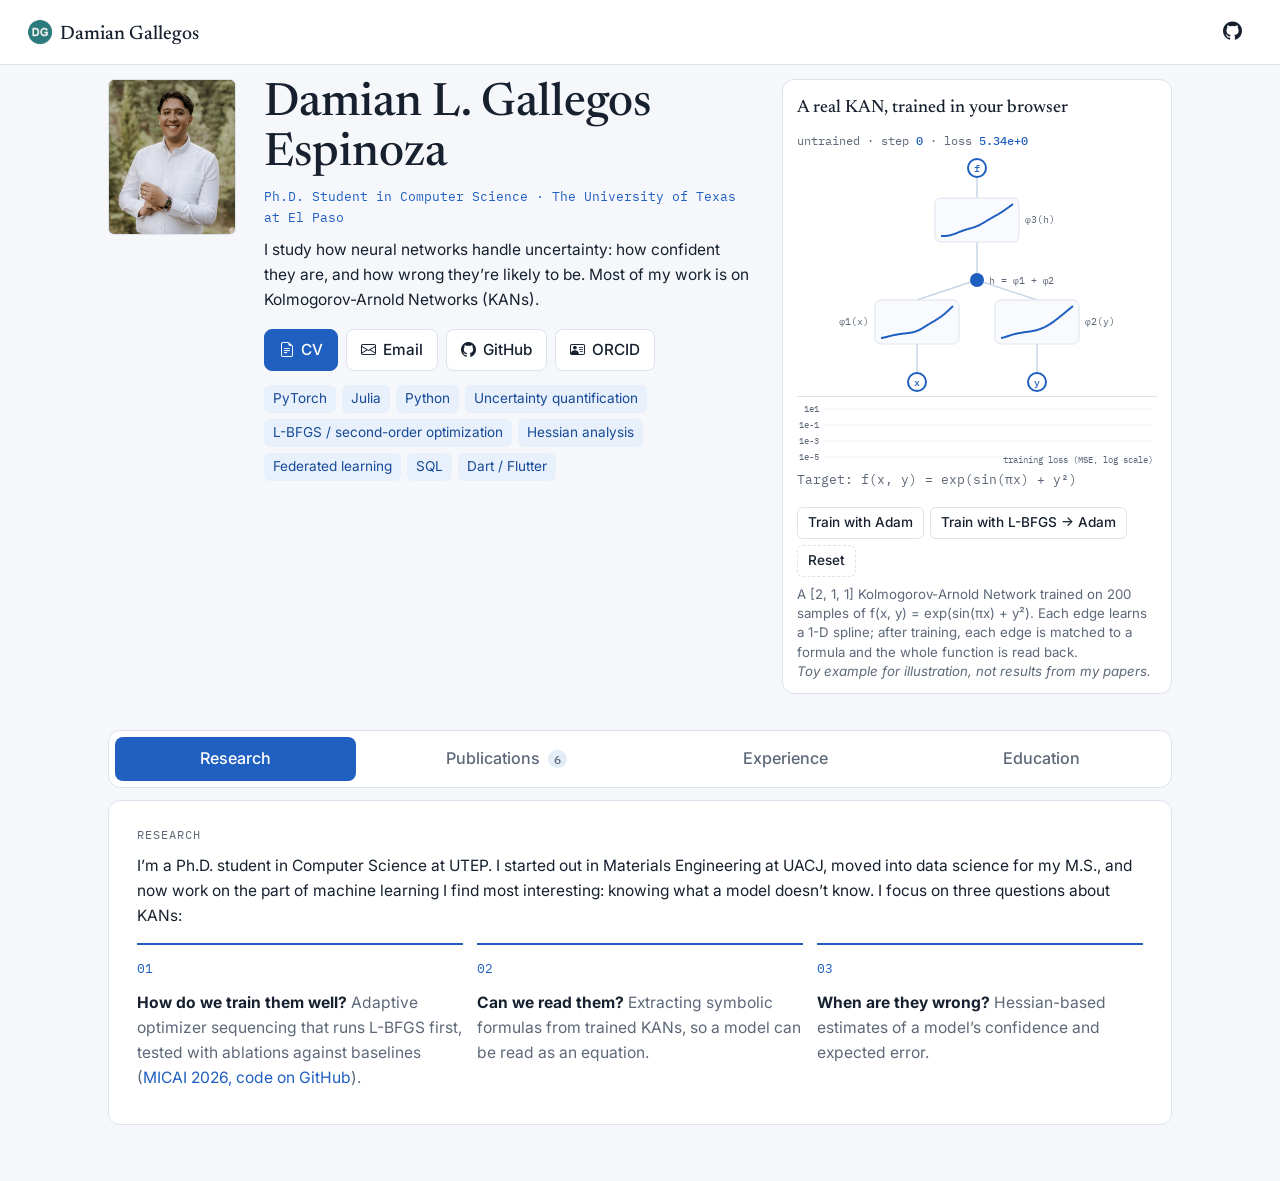
==== index.html @ 212fdf1a "Built site for gh-pages" ====
<!DOCTYPE html>
<html xmlns="http://www.w3.org/1999/xhtml" lang="en" xml:lang="en"><head>

<meta charset="utf-8">
<meta name="generator" content="quarto-1.11.9">

<meta name="viewport" content="width=device-width, initial-scale=1.0, user-scalable=yes">


<title>Damian Gallegos</title>
<style>
/* Default styles provided by pandoc.
** See https://pandoc.org/MANUAL.html#variables-for-html for config info.
*/
span.smallcaps{font-variant: small-caps;}
div.columns{display: flex; gap: 1.5em;}
div.column{flex: auto;}
@media screen {
div.columns{gap: min(4vw, 1.5em);}
div.column{overflow-x: auto;}
}
div.hanging-indent{margin-left: 1.5em; text-indent: -1.5em;}
ul.task-list{list-style: none;}
ul.task-list li input[type="checkbox"] {
  width: 0.8em;
  margin: 0 0.8em 0.2em -1em; /* quarto-specific, see https://github.com/quarto-dev/quarto-cli/issues/4556 */ 
  vertical-align: middle;
}
</style>


<script src="site_libs/quarto-nav/quarto-nav.js"></script>
<script src="site_libs/quarto-nav/headroom.min.js"></script>
<script src="site_libs/clipboard/clipboard.min.js"></script>
<script src="site_libs/quarto-search/autocomplete.umd.js"></script>
<script src="site_libs/quarto-search/fuse.min.js"></script>
<script src="site_libs/quarto-search/quarto-search.js"></script>
<meta name="quarto:offset" content="./">
<link href="./images/favicon.png" rel="icon" type="image/png">
<script src="site_libs/quarto-html/quarto.js" type="module"></script>
<script src="site_libs/quarto-html/tabsets/tabsets.js" type="module"></script>
<script src="site_libs/quarto-html/scrollable-regions/scrollable-regions.js" type="module"></script>
<script src="site_libs/quarto-html/popper.min.js"></script>
<script src="site_libs/quarto-html/tippy.umd.min.js"></script>
<script src="site_libs/quarto-html/anchor.min.js"></script>
<link href="site_libs/quarto-html/tippy.css" rel="stylesheet">
<link href="site_libs/quarto-html/quarto-syntax-highlighting-63b5708e65d6cd79cd7618c58d0c21e7.css" rel="stylesheet" class="quarto-color-scheme" id="quarto-text-highlighting-styles">
<link href="site_libs/quarto-html/quarto-syntax-highlighting-dark-447e42e69aaa9833c0ba1b986f430b20.css" rel="stylesheet" class="quarto-color-scheme quarto-color-alternate" id="quarto-text-highlighting-styles">
<link href="site_libs/quarto-html/quarto-syntax-highlighting-63b5708e65d6cd79cd7618c58d0c21e7.css" rel="stylesheet" class="quarto-color-scheme-extra" id="quarto-text-highlighting-styles">
<script src="site_libs/bootstrap/bootstrap.min.js"></script>
<link href="site_libs/bootstrap/bootstrap-icons.css" rel="stylesheet">
<link href="site_libs/bootstrap/bootstrap-67070a49b00229ee946c07a6e7879891.min.css" rel="stylesheet" append-hash="true" class="quarto-color-scheme" id="quarto-bootstrap" data-mode="light">
<link href="site_libs/bootstrap/bootstrap-dark-67070a49b00229ee946c07a6e7879891.min.css" rel="stylesheet" append-hash="true" class="quarto-color-scheme quarto-color-alternate" id="quarto-bootstrap" data-mode="light">
<link href="site_libs/bootstrap/bootstrap-67070a49b00229ee946c07a6e7879891.min.css" rel="stylesheet" append-hash="true" class="quarto-color-scheme-extra" id="quarto-bootstrap" data-mode="light">
<script id="quarto-search-options" type="application/json">{
  "location": "navbar",
  "copy-button": false,
  "collapse-after": 3,
  "panel-placement": "end",
  "type": "overlay",
  "limit": 50,
  "keyboard-shortcut": [
    "f",
    "/",
    "s"
  ],
  "show-item-context": false,
  "language": {
    "search-no-results-text": "No results",
    "search-matching-documents-text": "matching documents",
    "search-copy-link-title": "Copy link to search",
    "search-hide-matches-text": "Hide additional matches",
    "search-more-match-text": "more match in this document",
    "search-more-matches-text": "more matches in this document",
    "search-clear-button-title": "Clear",
    "search-text-placeholder": "",
    "search-detached-cancel-button-title": "Cancel",
    "search-submit-button-title": "Submit",
    "search-label": "Search"
  }
}</script>
<link rel="preconnect" href="https://fonts.googleapis.com">
<link rel="preconnect" href="https://fonts.gstatic.com" crossorigin="">
<link href="https://fonts.googleapis.com/css2?family=Inter:wght@400;500;600&amp;family=Newsreader:opsz,wght@6..72,400;6..72,500&amp;family=IBM+Plex+Mono:wght@400;500&amp;display=swap" rel="stylesheet">
<meta name="description" content="Damian L. Gallegos Espinoza: Ph.D. student in Computer Science at UTEP studying uncertainty and error estimation in neural networks, with a focus on Kolmogorov-Arnold Networks.">


<link rel="stylesheet" href="styles.css">
</head>

<body class="nav-fixed fullcontent quarto-light"><a id="quarto-skip-link" class="visually-hidden-focusable" href="#quarto-content">Skip to main content</a>

<div id="quarto-search-results"></div>
  <header id="quarto-header" class="headroom fixed-top">
    <nav class="navbar navbar-expand-lg " data-bs-theme="dark" aria-label="Site">
      <div class="navbar-container container-fluid">
      <div class="navbar-brand-container mx-auto">
    <a href="./index.html" class="navbar-brand navbar-brand-logo">
    <img src="./images/favicon.png" alt="" class="navbar-logo light-content">
    <img src="./images/favicon.png" alt="" class="navbar-logo dark-content">
    </a>
    <a class="navbar-brand" href="./index.html">
    <span class="navbar-title">Damian Gallegos</span>
    </a>
  </div>
          <button class="navbar-toggler" type="button" data-bs-toggle="collapse" data-bs-target="#navbarCollapse" aria-controls="navbarCollapse" aria-expanded="false" aria-label="Toggle navigation" onclick="if (window.quartoToggleHeadroom) { window.quartoToggleHeadroom(); }">
  <span class="navbar-toggler-icon"></span>
</button>
          <div class="collapse navbar-collapse" id="navbarCollapse">
            <ul class="navbar-nav navbar-nav-scroll ms-auto">
  <li class="nav-item compact">
    <a class="nav-link" href="https://github.com/dlgallegose"> <i class="bi bi-github" role="img" aria-label="GitHub">
</i> 
<span class="menu-text"></span></a>
  </li>  
</ul>
          </div> <!-- /navcollapse -->
            <div class="quarto-navbar-tools">
</div>
            <div id="quarto-search" class="" title="Search"></div>
      </div> <!-- /container-fluid -->
    </nav>
</header>
<!-- content -->
<div id="quarto-content" class="quarto-container page-layout-custom page-navbar" tabindex="-1">
<!-- sidebar -->
<!-- margin-sidebar -->
<!-- main -->




<div class="site">
<div class="masthead">
<p><img src="images/headshot.jpg" class="portrait img-fluid" alt="Headshot of Damian Gallegos"></p>
<div class="who">
<p><span class="name">Damian L. Gallegos Espinoza</span></p>
<p><span class="role">Ph.D.&nbsp;Student in Computer Science · The University of Texas at El Paso</span></p>
<p>I study how neural networks handle uncertainty: how confident they are, and how wrong they’re likely to be. Most of my work is on Kolmogorov-Arnold Networks (KANs).</p>
<div class="actions">
  <a class="btn-x primary" href="files/cv.pdf"><i class="bi bi-file-earmark-text"></i> CV</a>
  <button class="btn-x copy-email" data-email="dlgallegose@miners.utep.edu" title="Copy email address"><i class="bi bi-envelope"></i> <span class="copy-label">Email</span></button>
  <a class="btn-x" href="https://github.com/dlgallegose"><i class="bi bi-github"></i> GitHub</a>
  <a class="btn-x" href="https://orcid.org/0009-0002-8351-9977"><i class="bi bi-person-vcard"></i> ORCID</a>
</div>
<div class="skills" aria-label="Skills">
  <span class="tag">PyTorch</span><span class="tag">Julia</span><span class="tag">Python</span><span class="tag">Uncertainty quantification</span><span class="tag">L-BFGS / second-order optimization</span><span class="tag">Hessian analysis</span><span class="tag">Federated learning</span><span class="tag">SQL</span><span class="tag">Dart / Flutter</span>
</div>
</div>
<figure class="kan figure" aria-label="Interactive demo: a small Kolmogorov-Arnold Network trained in the browser">
  <div class="kan-head">
    <span class="kan-title">A real KAN, trained in your browser</span>
    <span class="kan-stats" aria-live="polite"><span id="kan-opt">untrained</span> · step <b id="kan-step">0</b> · loss <b id="kan-loss">–</b></span>
  </div>
  <svg id="kan-net" viewbox="0 0 360 236" role="img" aria-label="KAN diagram: inputs x and y feed one hidden node, which feeds the output. Each edge shows the curve it has learned."></svg>
  <svg id="kan-loss-svg" viewbox="0 0 360 64" role="img" aria-label="Training loss on a log scale"></svg>
  <p class="kan-formula" id="kan-formula" aria-live="polite">Target: f(x, y) = exp(sin(πx) + y²)</p>
  <div class="kan-btns">
    <button class="btn-x sm" data-opt="adam">Train with Adam</button>
    <button class="btn-x sm" data-opt="lbfgs">Train with L-BFGS → Adam</button>
    <button class="btn-x sm ghost" data-opt="reset">Reset</button>
  </div>
  <figcaption>A [2, 1, 1] Kolmogorov-Arnold Network trained on 200 samples of f(x, y) = exp(sin(πx) + y²). Each edge learns a 1-D spline; after training, each edge is matched to a formula and the whole function is read back.<br><span class="kan-note">Toy example for illustration, not results from my papers.</span></figcaption>
</figure>
</div>
<div class="tabs-x" role="tablist" aria-label="Sections">
  <button role="tab" class="tab-x" id="t-research" aria-controls="research" aria-selected="true">Research</button>
  <button role="tab" class="tab-x" id="t-publications" aria-controls="publications" aria-selected="false">Publications <span class="count">6</span></button>
  <button role="tab" class="tab-x" id="t-experience" aria-controls="experience" aria-selected="false">Experience</button>
  <button role="tab" class="tab-x" id="t-education" aria-controls="education" aria-selected="false">Education</button>
</div>
<div id="research" class="panel" role="tabpanel" aria-labelledby="t-research">
<p><span class="panel-title">Research</span></p>
<p>I’m a Ph.D.&nbsp;student in Computer Science at UTEP. I started out in Materials Engineering at UACJ, moved into data science for my M.S., and now work on the part of machine learning I find most interesting: knowing what a model doesn’t know. I focus on three questions about KANs:</p>
<div class="topics">
<div class="topic">
<p><span class="num">01</span></p>
<p><strong>How do we train them well?</strong> Adaptive optimizer sequencing that runs L-BFGS first, tested with ablations against baselines (<a href="https://github.com/dlgallegose/Adaptive-Optimizer-Sequencing-for-Kolmogorov-Arnold-Networks">MICAI 2026, code on GitHub</a>).</p>
</div>
<div class="topic">
<p><span class="num">02</span></p>
<p><strong>Can we read them?</strong> Extracting symbolic formulas from trained KANs, so a model can be read as an equation.</p>
</div>
<div class="topic">
<p><span class="num">03</span></p>
<p><strong>When are they wrong?</strong> Hessian-based estimates of a model’s confidence and expected error.</p>
</div>
</div>
</div>
<div id="publications" class="panel" role="tabpanel" aria-labelledby="t-publications">
<p><span class="panel-title">Publications</span></p>
<p class="hint">Click a paper to see authors and links.</p>
<div class="pubs">
  <details class="pub">
    <summary><span class="pub-year">2026</span><span class="pub-main"><span class="pub-title">Adaptive Optimizer Sequencing for Kolmogorov-Arnold Networks</span><span class="pub-venue">MICAI 2026 · Springer LNAI 17149</span></span><i class="bi bi-chevron-down chev"></i></summary>
    <div class="pub-more">
      <p><strong>D. L. Gallegos Espinoza</strong>, Y. I. Guel, M. N. Sojib, M. Ceberio</p>
      <p><a class="btn-x sm" href="https://doi.org/10.1007/978-3-032-44176-8_14">DOI</a> <a class="btn-x sm" href="https://github.com/dlgallegose/Adaptive-Optimizer-Sequencing-for-Kolmogorov-Arnold-Networks"><i class="bi bi-github"></i> Code</a></p>
    </div>
  </details>
  <details class="pub">
    <summary><span class="pub-year">2026</span><span class="pub-main"><span class="pub-title">FedAWL: Client Selection via Age-Weighted Loss for Non-IID Federated Learning</span><span class="pub-venue">MICAI 2026 · Springer LNAI 17149</span></span><i class="bi bi-chevron-down chev"></i></summary>
    <div class="pub-more">
      <p>M. N. Sojib, <strong>D. L. Gallegos Espinoza</strong>, M. Ceberio</p>
      <p><a class="btn-x sm" href="https://doi.org/10.1007/978-3-032-44176-8_16">DOI</a></p>
    </div>
  </details>
  <details class="pub">
    <summary><span class="pub-year">2026</span><span class="pub-main"><span class="pub-title">Why Skew-Normal Distributions and How They Are Related to ReLU Activation Function in Deep Learning</span><span class="pub-venue">Data Science in Finance and Accounting · Springer, Studies in Big Data 181</span></span><i class="bi bi-chevron-down chev"></i></summary>
    <div class="pub-more">
      <p><strong>D. L. Gallegos Espinoza</strong>, O. Kosheleva, V. Kreinovich</p>
      <p><a class="btn-x sm" href="https://doi.org/10.1007/978-3-032-06179-9_3">DOI</a></p>
    </div>
  </details>
  <details class="pub">
    <summary><span class="pub-year">2025</span><span class="pub-main"><span class="pub-title">Urban Crop Coefficient Estimation for Outdoor Water Management Using Machine Learning</span><span class="pub-venue">MICAI 2025 · Springer LNCS, pp. 86–99</span></span><i class="bi bi-chevron-down chev"></i></summary>
    <div class="pub-more">
      <p><strong>D. L. Gallegos Espinoza</strong>, N. Villanueva-Rosales, L. A. Garnica Chavira, H. A. Gutierrez</p>
      <p><a class="btn-x sm" href="https://doi.org/10.1007/978-3-032-09044-7_7">DOI</a></p>
    </div>
  </details>
  <details class="pub">
    <summary><span class="pub-year">2025</span><span class="pub-main"><span class="pub-title">Towards Estimating Water Consumption in Semi-arid Urban Landscaping: A Machine Learning Approach</span><span class="pub-venue">MICAI 2024 · Springer LNCS 15246</span></span><i class="bi bi-chevron-down chev"></i></summary>
    <div class="pub-more">
      <p><strong>D. L. Gallegos Espinoza</strong> et al.</p>
      <p><a class="btn-x sm" href="https://doi.org/10.1007/978-3-031-75540-8_1">DOI</a></p>
    </div>
  </details>
  <details class="pub">
    <summary><span class="pub-year">2023</span><span class="pub-main"><span class="pub-title">Anomaly Detection in Crowdsourcing: Why Midpoints in Interval-Valued Approach</span><span class="pub-venue">Uncertainty, Constraints, and Decision Making · Springer, pp. 295–299</span></span><i class="bi bi-chevron-down chev"></i></summary>
    <div class="pub-more">
      <p>A. De La Peña, <strong>D. L. Gallegos Espinoza</strong>, V. Kreinovich</p>
      <p><a class="btn-x sm" href="https://doi.org/10.1007/978-3-031-36394-8_48">DOI</a></p>
    </div>
  </details>
</div>
</div>
<div id="experience" class="panel" role="tabpanel" aria-labelledby="t-experience">
<p><span class="panel-title">Experience</span></p>
<div class="jobs">
  <article class="job">
    <div class="logo">UTEP</div>
    <div class="job-body">
      <h3>Doctoral Researcher</h3>
      <p class="org">The University of Texas at El Paso · Full-time</p>
      <p class="meta">Jan 2025 – Present · El Paso, TX</p>
      <ul>
        <li>Proposed adaptive optimizer sequencing for KANs (L-BFGS first), validated by ablations against baselines (MICAI 2026).</li>
        <li>Released open-source code with a reproducible experiment-tracking workflow.</li>
        <li>Turning trained KANs into readable mathematical formulas.</li>
        <li>Developing methods to estimate model confidence and error, including Hessian-based analysis.</li>
      </ul>
      <p class="job-tags"><span class="tag">PyTorch</span><span class="tag">L-BFGS</span><span class="tag">Hessian analysis</span><span class="tag">Symbolic regression</span></p>
    </div>
  </article>

  <article class="job">
    <div class="logo">UTEP</div>
    <div class="job-body">
      <h3>Graduate Teaching Assistant</h3>
      <p class="org">The University of Texas at El Paso · Part-time</p>
      <p class="meta">Jan 2023 – Present · El Paso, TX</p>
      <ul>
        <li><b>CS 4381/5381 Cross-Platform App Development</b> (Dart, Flutter) · Summer &amp; Fall 2026</li>
        <li><b>CS 4342/5342 Database Management</b> (SQL, relational design) · Fall 2024 – Spring 2026</li>
        <li><b>CS 2401 Data Structures and Algorithms</b> (Java) · Spring &amp; Fall 2023, leading two lab sections</li>
      </ul>
      <p class="job-tags"><span class="tag">Dart / Flutter</span><span class="tag">SQL</span><span class="tag">Java</span><span class="tag">Teaching</span></p>
    </div>
  </article>

  <article class="job">
    <div class="logo">NADB</div>
    <div class="job-body">
      <h3>Data Science Intern</h3>
      <p class="org">North American Development Bank · Internship</p>
      <p class="meta">May 2024 – Aug 2024 · El Paso, TX</p>
      <ul>
        <li>Built a Python system fusing climate, financial, and geospatial data to flag project risk early.</li>
        <li>Automated managers' project-status reporting with Power BI dashboards, cutting the time it took by 80%.</li>
      </ul>
      <p class="job-tags"><span class="tag">Python</span><span class="tag">Power BI</span><span class="tag">Geospatial data</span></p>
    </div>
  </article>

  <article class="job">
    <div class="logo">UTEP</div>
    <div class="job-body">
      <h3>Graduate Research Assistant</h3>
      <p class="org">The University of Texas at El Paso</p>
      <p class="meta">Jan 2024 – Aug 2024 · El Paso, TX</p>
      <ul>
        <li>Built deep learning models to predict urban water use in semi-arid regions; this work led to two MICAI papers and my M.S. thesis.</li>
      </ul>
      <p class="job-tags"><span class="tag">Deep learning</span><span class="tag">Time series</span><span class="tag">TensorFlow</span></p>
    </div>
  </article>

  <article class="job">
    <div class="logo">FXN</div>
    <div class="job-body">
      <h3>Test Engineer</h3>
      <p class="org">Foxconn · Full-time</p>
      <p class="meta">Dec 2021 – Aug 2022 · Ciudad Juárez</p>
      <ul>
        <li>Automated server testing and failure analysis using Python and Bash.</li>
        <li>Troubleshot hardware and software failures across multi-step server test pipelines.</li>
      </ul>
      <p class="job-tags"><span class="tag">Python</span><span class="tag">Bash</span><span class="tag">Linux</span></p>
    </div>
  </article>

  <details class="earlier">
    <summary><i class="bi bi-chevron-down chev"></i> Earlier: materials science research &amp; industry (2018 – 2021)</summary>

    <article class="job">
      <div class="logo">TG</div>
      <div class="job-body">
        <h3>Production Supervisor</h3>
        <p class="org">The TECMA Group</p>
        <p class="meta">May 2021 – Dec 2021 · Ciudad Juárez</p>
        <ul>
          <li>Increased production output by 25% through data-driven decisions, design of experiments (DOE) and agile methods.</li>
          <li>Introduced visual aids to standardize work on the floor.</li>
        </ul>
      </div>
    </article>

    <article class="job">
      <div class="logo">UACJ</div>
      <div class="job-body">
        <h3>Research Assistant Intern</h3>
        <p class="org">Universidad Autónoma de Ciudad Juárez</p>
        <p class="meta">Aug 2020 – May 2021 · Ciudad Juárez</p>
        <ul>
          <li>Semiconductor powder and metallic synthesis; XRD and I–V characterization.</li>
          <li>Nanofilm fabrication by sputtering, PVD, CVD and ALD.</li>
        </ul>
      </div>
    </article>

    <article class="job">
      <div class="logo">UACJ</div>
      <div class="job-body">
        <h3>Undergraduate Research Assistant</h3>
        <p class="org">Universidad Autónoma de Ciudad Juárez</p>
        <p class="meta">Jan 2018 – Jan 2020 · Ciudad Juárez</p>
        <ul>
          <li>In-situ viscosity measurement in sintering-forging furnaces and dilatometry; ceramic powder synthesis; SEM/EDS/XRD analysis.</li>
          <li>Battery-recycling project (Jan – Aug 2018): recovering ZnO from spent batteries for dye-sensitized solar cells.</li>
        </ul>
      </div>
    </article>
  </details>
</div>
</div>
<div id="education" class="panel" role="tabpanel" aria-labelledby="t-education">
<p><span class="panel-title">Education</span></p>
<div class="jobs">
  <article class="job">
    <div class="logo">UTEP</div>
    <div class="job-body">
      <h3>The University of Texas at El Paso</h3>
      <p class="org">Ph.D., Computer Science · GPA 4.00</p>
      <p class="meta">Jan 2025 – Present</p>
      <ul>
        <li>Research: uncertainty and error estimation in neural networks, focused on Kolmogorov-Arnold Networks.</li>
      </ul>
      <p class="job-tags"><span class="tag">KANs</span><span class="tag">Uncertainty quantification</span><span class="tag">Optimization</span></p>
    </div>
  </article>

  <article class="job">
    <div class="logo">UTEP</div>
    <div class="job-body">
      <h3>The University of Texas at El Paso</h3>
      <p class="org">M.S., Data and Information Science · GPA 3.72</p>
      <p class="meta">Aug 2022 – Dec 2024</p>
      <ul>
        <li>Thesis: machine learning for water-use prediction (advisor: Natalia Villanueva-Rosales).</li>
      </ul>
      <p class="job-tags"><span class="tag">Machine learning</span><span class="tag">Deep learning</span><span class="tag">Databases</span></p>
    </div>
  </article>

  <article class="job">
    <div class="logo">UACJ</div>
    <div class="job-body">
      <h3>Universidad Autónoma de Ciudad Juárez</h3>
      <p class="org">B.S., Materials Engineering · GPA 3.88</p>
      <p class="meta">Aug 2017 – May 2021</p>
      <ul>
        <li>Undergraduate research in ceramics, semiconductors and thin films.</li>
      </ul>
      <p class="job-tags"><span class="tag">Materials characterization</span><span class="tag">Design of experiments</span></p>
    </div>
  </article>
</div>
</div>
</div>




<script>
(function () {
  var reduce = window.matchMedia('(prefers-reduced-motion: reduce)').matches;

  /* ---------- Tabs with sliding indicator ---------- */
  var bar = document.querySelector('.tabs-x');
  var tabs = Array.prototype.slice.call(document.querySelectorAll('.tab-x'));
  var panels = tabs.map(function (t) { return document.getElementById(t.getAttribute('aria-controls')); });
  var ind = null;
  var current = 0;
  function moveInd() {
    if (!ind || !tabs[current]) return;
    var t = tabs[current];
    ind.style.width = t.offsetWidth + 'px';
    ind.style.transform = 'translate(' + t.offsetLeft + 'px,' + (t.offsetTop - 6) + 'px)';
    ind.style.height = t.offsetHeight + 'px';
    ind.style.bottom = 'auto';
  }
  function show(i, focus) {
    current = i;
    tabs.forEach(function (t, j) {
      var on = i === j;
      t.setAttribute('aria-selected', on ? 'true' : 'false');
      t.tabIndex = on ? 0 : -1;
      if (panels[j]) panels[j].hidden = !on;
    });
    moveInd();
    if (focus) tabs[i].focus();
  }
  if (bar && tabs.length && panels.every(Boolean)) {
    document.documentElement.classList.add('tabs-on');
    ind = document.createElement('span');
    ind.className = 'tab-ind';
    ind.setAttribute('aria-hidden', 'true');
    bar.insertBefore(ind, bar.firstChild);
    tabs.forEach(function (t, i) {
      t.addEventListener('click', function () {
        show(i);
        history.replaceState(null, '', '#' + t.getAttribute('aria-controls'));
      });
      t.addEventListener('keydown', function (e) {
        if (e.key === 'ArrowRight') show((i + 1) % tabs.length, true);
        if (e.key === 'ArrowLeft') show((i - 1 + tabs.length) % tabs.length, true);
      });
    });
    var start = 0, h = location.hash.slice(1);
    tabs.forEach(function (t, i) { if (t.getAttribute('aria-controls') === h) start = i; });
    var prev = ind.style.transition;
    ind.style.transition = 'none';
    show(start);
    ind.offsetWidth;
    ind.style.transition = prev;
    window.addEventListener('resize', moveInd);
    if (document.fonts && document.fonts.ready) document.fonts.ready.then(moveInd);
  }

  /* ---------- Copy email ---------- */
  var btn = document.querySelector('.copy-email');
  if (btn) {
    btn.addEventListener('click', function () {
      var email = btn.getAttribute('data-email');
      var label = btn.querySelector('.copy-label');
      var done = function () {
        btn.classList.add('copied');
        label.textContent = 'Email copied';
        setTimeout(function () { btn.classList.remove('copied'); label.textContent = 'Email'; }, 1800);
      };
      if (navigator.clipboard) {
        navigator.clipboard.writeText(email).then(done, function () { window.location.href = 'mailto:' + email; });
      } else {
        window.location.href = 'mailto:' + email;
      }
    });
  }

})();
</script>
<script>
/* A [2,1,1] Kolmogorov-Arnold Network trained in the browser.
   Each edge: phi(z) = w_b * silu(z) + sum_i c_i B_i(z), cubic B-splines on a uniform grid
   (the same edge parameterization used by pykan). Trained by full-batch MSE with Adam or
   L-BFGS (two-loop recursion + backtracking line search). The hidden edge's grid is updated
   from the data during training, then each edge is matched to a symbolic form. */
(function () {
  var net = document.getElementById('kan-net');
  if (!net) return;
  var reduce = window.matchMedia('(prefers-reduced-motion: reduce)').matches;
  var NS = 'http://www.w3.org/2000/svg';

  /* ---------- data ---------- */
  function rng(seed) {
    return function () {
      seed |= 0; seed = seed + 0x6D2B79F5 | 0;
      var t = Math.imul(seed ^ seed >>> 15, 1 | seed);
      t = t + Math.imul(t ^ t >>> 7, 61 | t) ^ t;
      return ((t ^ t >>> 14) >>> 0) / 4294967296;
    };
  }
  var NPTS = 200, X = [], Y = [], T = [];
  (function () {
    var r = rng(7);
    for (var n = 0; n < NPTS; n++) {
      var x = 2 * r() - 1, y = 2 * r() - 1;
      X.push(x); Y.push(y); T.push(Math.exp(Math.sin(Math.PI * x) + y * y));
    }
  })();

  /* ---------- splines ---------- */
  var G = 6, K = 3, NB = G + K, P = NB + 1, NP = 3 * P;
  function makeGrid(lo, hi) {
    var h = (hi - lo) / G, t = [];
    for (var j = 0; j <= G + 2 * K; j++) t.push(lo + (j - K) * h);
    return { lo: lo, hi: hi, t: t };
  }
  var tmp = new Float64Array(G + 2 * K);
  function basis(z, grid, out) {
    var t = grid.t, n = t.length - 1, i, k;
    for (i = 0; i < n; i++) tmp[i] = (z >= t[i] && z < t[i + 1]) ? 1 : 0;
    for (k = 1; k <= K; k++) {
      for (i = 0; i < n - k; i++) {
        tmp[i] = (z - t[i]) / (t[i + k] - t[i]) * tmp[i] + (t[i + k + 1] - z) / (t[i + k + 1] - t[i + 1]) * tmp[i + 1];
      }
    }
    for (i = 0; i < NB; i++) out[i] = tmp[i];
  }
  function silu(z) { return z / (1 + Math.exp(-z)); }
  function dsilu(z) { var s = 1 / (1 + Math.exp(-z)); return s + z * s * (1 - s); }
  var bufA = new Float64Array(NB);
  function phi(th, grids, e, z) {
    basis(z, grids[e], bufA);
    var o = e * P, s = th[o + NB] * silu(z);
    for (var i = 0; i < NB; i++) s += th[o + i] * bufA[i];
    return s;
  }

  /* ---------- model state ---------- */
  var theta, grids;
  function init() {
    var r = rng(42);
    theta = new Float64Array(NP);
    for (var e = 0; e < 3; e++) {
      for (var i = 0; i < NB; i++) theta[e * P + i] = (r() - 0.5) * 0.2;
      theta[e * P + NB] = 1;
    }
    grids = [makeGrid(-1, 1), makeGrid(-1, 1), makeGrid(-1, 1)];
    updateHiddenGrid();
  }

  var B1 = new Float64Array(NB), B2 = new Float64Array(NB), B3 = new Float64Array(NB);
  function hidden(th, n) {
    return phi(th, grids, 0, X[n]) + phi(th, grids, 1, Y[n]);
  }
  function lossGrad(th, g) {
    var loss = 0, i, n, o3 = 2 * P;
    if (g) for (i = 0; i < NP; i++) g[i] = 0;
    for (n = 0; n < NPTS; n++) {
      var x = X[n], y = Y[n];
      basis(x, grids[0], B1); basis(y, grids[1], B2);
      var h1 = th[NB] * silu(x), h2 = th[P + NB] * silu(y);
      for (i = 0; i < NB; i++) { h1 += th[i] * B1[i]; h2 += th[P + i] * B2[i]; }
      var h = h1 + h2;
      basis(h, grids[2], B3);
      var out = th[o3 + NB] * silu(h);
      for (i = 0; i < NB; i++) out += th[o3 + i] * B3[i];
      var r = out - T[n];
      loss += r * r;
      if (!g) continue;
      var d = 2 * r / NPTS;
      for (i = 0; i < NB; i++) g[o3 + i] += d * B3[i];
      g[o3 + NB] += d * silu(h);
      var eps = 1e-4;
      var dphi = (phi(th, grids, 2, h + eps) - phi(th, grids, 2, h - eps)) / (2 * eps);
      var dh = d * dphi;
      for (i = 0; i < NB; i++) { g[i] += dh * B1[i]; g[P + i] += dh * B2[i]; }
      g[NB] += dh * silu(x);
      g[P + NB] += dh * silu(y);
    }
    return loss / NPTS;
  }

  /* Refit the hidden edge's spline on a grid spanning the current hidden values (as in pykan's update_grid). */
  function updateHiddenGrid() {
    var hs = [], lo = Infinity, hi = -Infinity, n, i, j;
    for (n = 0; n < NPTS; n++) { var h = hidden(theta, n); hs.push(h); if (h < lo) lo = h; if (h > hi) hi = h; }
    var span = Math.max(hi - lo, 1e-3);
    var ng = makeGrid(lo - 0.05 * span, hi + 0.05 * span);
    var o = 2 * P, wb = theta[o + NB];
    var A = [], b = [];
    for (n = 0; n < NPTS; n++) {
      var target = phi(theta, grids, 2, hs[n]) - wb * silu(hs[n]);
      var row = new Float64Array(NB); basis(hs[n], ng, row);
      A.push(row); b.push(target);
    }
    var M = [], v = [];
    for (i = 0; i < NB; i++) {
      M.push(new Float64Array(NB)); v.push(0);
      for (n = 0; n < NPTS; n++) v[i] += A[n][i] * b[n];
      for (j = 0; j < NB; j++) { var s = 0; for (n = 0; n < NPTS; n++) s += A[n][i] * A[n][j]; M[i][j] = s + (i === j ? 1e-6 : 0); }
    }
    var c = solve(M, v);
    for (i = 0; i < NB; i++) theta[o + i] = c[i];
    grids[2] = ng;
  }
  function solve(M, v) {
    var n = v.length, i, j, k, a = M.map(function (r, i) { return Array.prototype.slice.call(r).concat([v[i]]); });
    for (i = 0; i < n; i++) {
      var p = i; for (k = i + 1; k < n; k++) if (Math.abs(a[k][i]) > Math.abs(a[p][i])) p = k;
      var t = a[i]; a[i] = a[p]; a[p] = t;
      for (k = i + 1; k < n; k++) { var f = a[k][i] / a[i][i]; for (j = i; j <= n; j++) a[k][j] -= f * a[i][j]; }
    }
    var x = new Array(n);
    for (i = n - 1; i >= 0; i--) { var s = a[i][n]; for (j = i + 1; j < n; j++) s -= a[i][j] * x[j]; x[i] = s / a[i][i]; }
    return x;
  }

  /* ---------- optimizers ---------- */
  function Adam(lr) {
    var m = new Float64Array(NP), v = new Float64Array(NP), t = 0, g = new Float64Array(NP);
    return function () {
      var L = lossGrad(theta, g); t++;
      for (var i = 0; i < NP; i++) {
        m[i] = 0.9 * m[i] + 0.1 * g[i];
        v[i] = 0.999 * v[i] + 0.001 * g[i] * g[i];
        var mh = m[i] / (1 - Math.pow(0.9, t)), vh = v[i] / (1 - Math.pow(0.999, t));
        theta[i] -= lr * mh / (Math.sqrt(vh) + 1e-8);
      }
      return L;
    };
  }
  function LBFGS(mem) {
    var S = [], Yv = [], g = new Float64Array(NP), L = null;
    function dot(a, b) { var s = 0; for (var i = 0; i < NP; i++) s += a[i] * b[i]; return s; }
    var api = function () {
      if (L === null) L = lossGrad(theta, g);
      var q = Float64Array.from(g), al = [], i, k;
      for (k = S.length - 1; k >= 0; k--) { var rho = 1 / dot(Yv[k], S[k]); al[k] = rho * dot(S[k], q); for (i = 0; i < NP; i++) q[i] -= al[k] * Yv[k][i]; }
      var gam = S.length ? dot(S[S.length - 1], Yv[S.length - 1]) / dot(Yv[Yv.length - 1], Yv[Yv.length - 1]) : 1e-2;
      for (i = 0; i < NP; i++) q[i] *= gam;
      for (k = 0; k < S.length; k++) { var rho2 = 1 / dot(Yv[k], S[k]), be = rho2 * dot(Yv[k], q); for (i = 0; i < NP; i++) q[i] += S[k][i] * (al[k] - be); }
      var dir = q.map(function (z) { return -z; });
      var gd = dot(g, dir);
      if (gd >= 0) { S = []; Yv = []; dir = g.map(function (z) { return -1e-2 * z; }); gd = dot(g, dir); }
      var old = Float64Array.from(theta), gNew = new Float64Array(NP), step = 1, Lnew;
      for (var tries = 0; tries < 30; tries++) {
        for (i = 0; i < NP; i++) theta[i] = old[i] + step * dir[i];
        Lnew = lossGrad(theta, gNew);
        if (isFinite(Lnew) && Lnew <= L + 1e-4 * step * gd) break;
        step *= 0.5;
      }
      if (!(isFinite(Lnew) && Lnew <= L)) { theta.set(old); S = []; Yv = []; return L; }
      var s = new Float64Array(NP), y = new Float64Array(NP);
      for (i = 0; i < NP; i++) { s[i] = theta[i] - old[i]; y[i] = gNew[i] - g[i]; }
      if (dot(s, y) > 1e-12) { S.push(s); Yv.push(y); if (S.length > mem) { S.shift(); Yv.shift(); } }
      g = gNew; L = Lnew;
      return L;
    };
    api.reset = function () { S = []; Yv = []; L = null; };
    return api;
  }

  /* ---------- training schedules ---------- */
  var ADAM_STEPS = 1500, LB_STEPS = 80, LB_ADAM = 300;
  function schedule(kind) {
    var plan = [];
    if (kind === 'adam') {
      var adam = Adam(0.03);
      for (var s = 0; s < ADAM_STEPS; s++) plan.push({ fn: adam, name: 'Adam', grid: s > 0 && s % 100 === 0 && s <= 500 });
    } else {
      var lb = LBFGS(10), adam2 = Adam(0.005);
      for (var a = 0; a < LB_STEPS; a++) plan.push({ fn: lb, name: 'L-BFGS', grid: a > 0 && a % 15 === 0 && a <= 45, lb: lb });
      for (var b = 0; b < LB_ADAM; b++) plan.push({ fn: adam2, name: 'Adam', grid: false });
    }
    return plan;
  }

  /* ---------- symbolic matching ---------- */
  function linfit(u, y) {
    var n = u.length, su = 0, sy = 0, suu = 0, suy = 0, i;
    for (i = 0; i < n; i++) { su += u[i]; sy += y[i]; suu += u[i] * u[i]; suy += u[i] * y[i]; }
    var den = n * suu - su * su;
    if (Math.abs(den) < 1e-12) return null;
    var a = (n * suy - su * sy) / den, d = (sy - a * su) / n;
    return { a: a, d: d, err: sse(u, y, a, d) };
  }
  function sse(u, y, a, d) { var s = 0; for (var i = 0; i < u.length; i++) { var r = a * u[i] + d - y[i]; s += r * r; } return s; }
  function sst(y) { var m = y.reduce(function (p, q) { return p + q; }, 0) / y.length; return y.reduce(function (p, q) { return p + (q - m) * (q - m); }, 0); }
  function fitSym(zs, ys) {
    var tot = sst(ys) || 1e-12, res = [];
    var lf = linfit(zs, ys); res.push({ kind: 'x', a: lf.a, d: lf.d, err: lf.err / tot, cx: 0 });
    // quadratic: y = p z^2 + q z + r
    var best = null;
    (function () {
      var n = zs.length, S = [[0, 0, 0], [0, 0, 0], [0, 0, 0]], v = [0, 0, 0];
      for (var i = 0; i < n; i++) { var f = [zs[i] * zs[i], zs[i], 1]; for (var j = 0; j < 3; j++) { v[j] += f[j] * ys[i]; for (var k = 0; k < 3; k++) S[j][k] += f[j] * f[k]; } }
      var c = solve(S, v), e = 0;
      for (var i2 = 0; i2 < n; i2++) { var r = c[0] * zs[i2] * zs[i2] + c[1] * zs[i2] + c[2] - ys[i2]; e += r * r; }
      res.push({ kind: 'x2', p: c[0], q: c[1], r: c[2], err: e / tot, cx: 1 });
    })();
    function scan(kind, bs, cs, f, cx) {
      var bb = null;
      bs.forEach(function (b) { cs.forEach(function (c) {
        var u = zs.map(function (z) { return f(b * z + c); });
        var l = linfit(u, ys); if (l && (!bb || l.err < bb.err)) bb = { kind: kind, a: l.a, b: b, c: c, d: l.d, err: l.err };
      }); });
      return bb;
    }
    function lin(a, b, s) { var o = []; for (var v = a; v <= b + 1e-9; v += s) o.push(v); return o; }
    var e1 = scan('exp', lin(-3, 3, 0.05).filter(function (b) { return Math.abs(b) > 0.04; }), [0], Math.exp);
    e1 = scan('exp', lin(e1.b - 0.05, e1.b + 0.05, 0.002), [0], Math.exp);
    e1.err /= tot; e1.cx = 2; res.push(e1);
    var s1 = scan('sin', lin(0.3, 6, 0.05), lin(-Math.PI, Math.PI, Math.PI / 32), Math.sin);
    s1 = scan('sin', lin(s1.b - 0.05, s1.b + 0.05, 0.002), lin(s1.c - 0.1, s1.c + 0.1, 0.005), Math.sin);
    s1.err /= tot; s1.cx = 3; res.push(s1);
    var bestErr = Math.min.apply(null, res.map(function (r) { return r.err; }));
    var ok = res.filter(function (r) { return r.err <= 3 * bestErr + 1e-5; });
    ok.sort(function (p, q) { return p.cx - q.cx; });
    var pick = ok[0]; pick.r2 = 1 - pick.err;
    return pick;
  }
  function f2(v) { var s = Math.abs(v) < 0.005 ? '0.00' : v.toFixed(2); return s; }
  function symLabel(m, v) {
    if (m.kind === 'x') return 'linear';
    if (m.kind === 'x2') { var sh = m.q / (2 * m.p); return Math.abs(sh) < 0.05 ? v + '²' : '(' + v + (sh > 0 ? ' + ' : ' − ') + Math.abs(sh).toFixed(2) + ')²'; }
    if (m.kind === 'exp') return 'exp';
    if (m.kind === 'sin') {
      var b = m.b, c = ((m.c + Math.PI) % (2 * Math.PI) + 2 * Math.PI) % (2 * Math.PI) - Math.PI, neg = '';
      if (b < 0) { b = -b; c = -c; neg = '−'; }
      if (Math.abs(c) > Math.PI - 0.06) { c = 0; neg = neg ? '' : '−'; }
      var bs = Math.abs(b - Math.PI) < 0.06 ? 'π' : b.toFixed(2);
      if (Math.abs(c) < 0.06) return neg + 'sin(' + bs + v + ')';
      return Math.abs(c) < 0.06 ? 'sin(' + bs + v + ')' : 'sin(' + bs + v + (c > 0 ? ' + ' : ' − ') + Math.abs(c).toFixed(2) + ')';
    }
  }
  function edgeSamples(e) {
    var lo, hi;
    if (e < 2) { lo = -1; hi = 1; }
    else { lo = Infinity; hi = -Infinity; for (var n = 0; n < NPTS; n++) { var h = hidden(theta, n); lo = Math.min(lo, h); hi = Math.max(hi, h); } }
    var zs = [], ys = [];
    for (var i = 0; i <= 100; i++) { var z = lo + (hi - lo) * i / 100; zs.push(z); ys.push(phi(theta, grids, e, z)); }
    return { zs: zs, ys: ys, lo: lo, hi: hi };
  }
  var symbolic = null;
  function readBack() {
    var m = [0, 1, 2].map(function (e) { var s = edgeSamples(e); return fitSym(s.zs, s.ys); });
    symbolic = m;
    var fx = document.getElementById('kan-formula');
    if (m[0].kind === 'sin' && m[1].kind === 'x2' && m[2].kind === 'exp') {
      // phi0 = a0 sin(b0 x + c0) + d0 ; phi1 = p y^2 + q y + r ; phi2 = a2 exp(b2 h) + d2
      var A = m[2].b * m[0].a, Pp = m[2].b * m[1].p, Q = m[2].b * m[1].q;
      var Kc = m[2].a * Math.exp(m[2].b * (m[0].d + m[1].r)), D = m[2].d;
      if (A < 0) { A = -A; m[0].b = -m[0].b; m[0].c = -m[0].c; }
      if (m[0].b < 0) { m[0].b = -m[0].b; m[0].c = -m[0].c + Math.PI; }
      var sinTerm = symLabel({ kind: 'sin', b: m[0].b, c: ((m[0].c + Math.PI) % (2 * Math.PI) + 2 * Math.PI) % (2 * Math.PI) - Math.PI }, 'x');
      var s = 'Read back: f ≈ ' + f2(Kc) + '·exp(' + f2(A) + '·' + sinTerm + ' + ' + f2(Pp) + '·y²';
      if (Math.abs(Q) >= 0.05) s += (Q > 0 ? ' + ' : ' − ') + Math.abs(Q).toFixed(2) + '·y';
      s += ')';
      if (Math.abs(D) >= 0.05) s += (D > 0 ? ' + ' : ' − ') + Math.abs(D).toFixed(2);
      fx.textContent = s;
      fx.classList.add('found');
    } else {
      fx.textContent = 'Edges matched: ' + symLabel(m[0], 'x') + ', ' + symLabel(m[1], 'y') + ', ' + symLabel(m[2], 'h') + '. Try training again.';
    }
  }

  /* ---------- drawing ---------- */
  function el(name, attrs, parent) {
    var e = document.createElementNS(NS, name);
    for (var k in attrs) e.setAttribute(k, attrs[k]);
    (parent || net).appendChild(e);
    return e;
  }
  var nodes = { x: [120, 226], y: [240, 226], h: [180, 124], f: [180, 12] };
  var boxes = [ { cx: 120, cy: 166, from: 'x', to: 'h', v: 'x', side: 'left' },
                { cx: 240, cy: 166, from: 'y', to: 'h', v: 'y', side: 'right' },
                { cx: 180, cy: 64, from: 'h', to: 'f', v: 'h', side: 'right' } ];
  var BW = 84, BH = 44;
  boxes.forEach(function (b) {
    var a = nodes[b.from], c = nodes[b.to];
    el('line', { x1: a[0], y1: a[1], x2: b.cx, y2: b.cy + BH / 2, class: 'edge' });
    el('line', { x1: b.cx, y1: b.cy - BH / 2, x2: c[0], y2: c[1], class: 'edge' });
  });
  boxes.forEach(function (b, i) {
    el('rect', { x: b.cx - BW / 2, y: b.cy - BH / 2, width: BW, height: BH, rx: 6, class: 'ebox' });
    b.path = el('path', { class: 'ecurve' });
    var lx = b.side === 'left' ? b.cx - BW / 2 - 6 : b.cx + BW / 2 + 6;
    b.name = el('text', { x: lx, y: b.cy + 3, 'text-anchor': b.side === 'left' ? 'end' : 'start', class: 'ename' });
    b.name.textContent = 'φ' + (i + 1) + '(' + b.v + ')';
    b.sym = el('text', { x: b.cx, y: b.cy + BH / 2 + 11, 'text-anchor': 'middle', class: 'esym' });
  });
  Object.keys(nodes).forEach(function (k) {
    var p = nodes[k];
    el('circle', { cx: p[0], cy: p[1], r: k === 'h' ? 6 : 9, class: 'node' + (k === 'h' ? ' hid' : '') });
    if (k !== 'h') { var t = el('text', { x: p[0], y: p[1] + 3.5, 'text-anchor': 'middle', class: 'nlbl' }); t.textContent = k; }
  });
  var sumLbl = el('text', { x: nodes.h[0] + 12, y: nodes.h[1] + 4, class: 'ename' }); sumLbl.textContent = 'h = φ1 + φ2';

  function drawNet() {
    boxes.forEach(function (b, e) {
      var s = edgeSamples(e), mn = Math.min.apply(null, s.ys), mx = Math.max.apply(null, s.ys), sp = Math.max(mx - mn, 1e-6);
      var d = s.ys.map(function (y, i) {
        var px = b.cx - BW / 2 + 6 + (BW - 12) * i / 100, py = b.cy + BH / 2 - 6 - (BH - 12) * (y - mn) / sp;
        return (i ? 'L' : 'M') + px.toFixed(1) + ' ' + py.toFixed(1);
      }).join('');
      b.path.setAttribute('d', d);
      b.sym.textContent = symbolic ? '≈ ' + symLabel(symbolic[e], b.v) + ', R² ' + symbolic[e].r2.toFixed(3) : '';
    });
  }

  var lossSvg = document.getElementById('kan-loss-svg');
  var LW = 360, LH = 64, LP = 26, LMIN = -5, LMAX = 1.5;
  function lel(name, attrs) { return el(name, attrs, lossSvg); }
  [1, -1, -3, -5].forEach(function (p) {
    var y = 4 + (LMAX - p) / (LMAX - LMIN) * (LH - 12);
    lel('line', { x1: LP, x2: LW - 4, y1: y, y2: y, class: 'lgrid' });
    var t = lel('text', { x: LP - 4, y: y + 3, 'text-anchor': 'end', class: 'llbl' }); t.textContent = '1e' + p;
  });
  var lossPath = lel('path', { class: 'lcurve' });
  var lossTag = lel('text', { x: LW - 4, y: LH - 2, 'text-anchor': 'end', class: 'llbl' }); lossTag.textContent = 'training loss (MSE, log scale)';
  var losses = [], totalSteps = ADAM_STEPS;
  function drawLoss() {
    if (!losses.length) { lossPath.setAttribute('d', ''); return; }
    var d = losses.map(function (L, i) {
      var x = LP + (LW - 4 - LP) * i / Math.max(totalSteps - 1, 1);
      var lg = Math.max(LMIN, Math.min(LMAX, Math.log10(L)));
      var y = 4 + (LMAX - lg) / (LMAX - LMIN) * (LH - 12);
      return (i ? 'L' : 'M') + x.toFixed(1) + ' ' + y.toFixed(1);
    }).join('');
    lossPath.setAttribute('d', d);
  }

  var stepEl = document.getElementById('kan-step'), lossEl = document.getElementById('kan-loss'), optEl = document.getElementById('kan-opt');
  function stats(name) {
    stepEl.textContent = losses.length;
    lossEl.textContent = losses.length ? losses[losses.length - 1].toExponential(2) : lossGrad(theta).toExponential(2);
    optEl.textContent = name;
  }

  /* ---------- run ---------- */
  var anim = null, btns = Array.prototype.slice.call(document.querySelectorAll('.kan-btns .btn-x'));
  function setBusy(b) { btns.forEach(function (x) { if (x.getAttribute('data-opt') !== 'reset') x.disabled = b; }); }
  function resetAll() {
    if (anim) cancelAnimationFrame(anim); anim = null;
    init(); losses = []; symbolic = null;
    var fx = document.getElementById('kan-formula');
    fx.textContent = 'Target: f(x, y) = exp(sin(πx) + y²)'; fx.classList.remove('found');
    btns.forEach(function (x) { x.classList.remove('on'); });
    setBusy(false); drawNet(); drawLoss(); stats('untrained');
  }
  function run(kind, sync) {
    resetAll();
    var plan = schedule(kind); totalSteps = plan.length;
    var i = 0, per = kind === 'adam' ? 12 : 3;
    function stepOnce() {
      var p = plan[i];
      if (p.grid) { updateHiddenGrid(); if (p.lb) p.lb.reset(); }
      losses.push(p.fn()); i++;
      return p.name;
    }
    if (sync || reduce) {
      var nm; while (i < plan.length) nm = stepOnce();
      readBack(); drawNet(); drawLoss(); stats(nm + ' · done');
      return losses[losses.length - 1];
    }
    setBusy(true);
    (function frame() {
      var nm, n = (plan[i] && plan[i].name === 'L-BFGS') ? 1 : per;
      for (var k = 0; k < n && i < plan.length; k++) nm = stepOnce();
      drawNet(); drawLoss(); stats(nm);
      if (i < plan.length) anim = requestAnimationFrame(frame);
      else { anim = null; readBack(); drawNet(); stats(nm + ' · done'); setBusy(false); }
    })();
  }
  btns.forEach(function (b) {
    b.addEventListener('click', function () {
      var k = b.getAttribute('data-opt');
      if (k === 'reset') { resetAll(); return; }
      run(k);
      btns.forEach(function (x) { x.classList.toggle('on', x === b); });
    });
  });

  window.kanDemo = { run: function (k) { var L0 = (init(), lossGrad(theta)); var L = run(k, true); return { initial: L0, final: L, labels: symbolic.map(function (m, e) { return symLabel(m, ['x', 'y', 'h'][e]) + ' R2=' + m.r2.toFixed(4); }), formula: document.getElementById('kan-formula').textContent }; } };
  resetAll();
})();
</script>
<script id="quarto-html-after-body" type="application/javascript">
  window.document.addEventListener("DOMContentLoaded", function (event) {
    const icon = "";
    const anchorJS = new window.AnchorJS();
    anchorJS.options = {
      placement: 'right',
      icon: icon
    };
    anchorJS.add('.anchored');
    const isCodeAnnotation = (el) => {
      for (const clz of el.classList) {
        if (clz.startsWith('code-annotation-')) {                     
          return true;
        }
      }
      return false;
    }
    const onCopySuccess = function(e) {
      // button target
      const button = e.trigger;
      // don't keep focus
      button.blur();
      // flash "checked"
      button.classList.add('code-copy-button-checked');
      var currentTitle = button.getAttribute("title");
      button.setAttribute("title", "Copied!");
      let tooltip;
      if (window.bootstrap) {
        button.setAttribute("data-bs-toggle", "tooltip");
        button.setAttribute("data-bs-placement", "left");
        button.setAttribute("data-bs-title", "Copied!");
        tooltip = new bootstrap.Tooltip(button, 
          { trigger: "manual", 
            customClass: "code-copy-button-tooltip",
            offset: [0, -8]});
        tooltip.show();    
      }
      setTimeout(function() {
        if (tooltip) {
          tooltip.hide();
          button.removeAttribute("data-bs-title");
          button.removeAttribute("data-bs-toggle");
          button.removeAttribute("data-bs-placement");
        }
        button.setAttribute("title", currentTitle);
        button.classList.remove('code-copy-button-checked');
      }, 1000);
      // clear code selection
      e.clearSelection();
    }
    const getTextToCopy = function(trigger) {
      const outerScaffold = trigger.parentElement.cloneNode(true);
      const codeEl = outerScaffold.querySelector('code');
      for (const childEl of codeEl.children) {
        if (isCodeAnnotation(childEl)) {
          childEl.remove();
        }
      }
      return codeEl.innerText;
    }
    const clipboard = new window.ClipboardJS('.code-copy-button:not([data-in-quarto-modal])', {
      text: getTextToCopy
    });
    clipboard.on('success', onCopySuccess);
    if (window.document.getElementById('quarto-embedded-source-code-modal')) {
      const clipboardModal = new window.ClipboardJS('.code-copy-button[data-in-quarto-modal]', {
        text: getTextToCopy,
        container: window.document.getElementById('quarto-embedded-source-code-modal')
      });
      clipboardModal.on('success', onCopySuccess);
    }
      var localhostRegex = new RegExp(/^(?:http|https):\/\/localhost\:?[0-9]*\//);
      var mailtoRegex = new RegExp(/^mailto:/);
        var filterRegex = new RegExp("https:\/\/dlgallegose\.github\.io\/");
      var isInternal = (href) => {
          return filterRegex.test(href) || localhostRegex.test(href) || mailtoRegex.test(href);
      }
      // Inspect non-navigation links and adorn them if external
      window.quartoDecorateExternalLinks = function (root) {
     var links = (root || window.document).querySelectorAll('a[href]:not(.nav-link):not(.navbar-brand):not(.toc-action):not(.sidebar-link):not(.sidebar-item-toggle):not(.pagination-link):not(.no-external):not([aria-hidden]):not(.dropdown-item):not(.quarto-navigation-tool):not(.about-link)');
      for (var i=0; i<links.length; i++) {
        const link = links[i];
        if (!isInternal(link.href)) {
          // undo the damage that might have been done by quarto-nav.js in the case of
          // links that we want to consider external
          if (link.dataset.originalHref !== undefined) {
            link.href = link.dataset.originalHref;
          }
          if (!link.classList.contains('no-external-icon')) {
          }
        }
      }
      };
      window.quartoDecorateExternalLinks(window.document);
    // Esc closes the popup (WCAG 1.4.13) and focus leaving both trigger and
    // popup closes it (WCAG 2.4.11); tippy handles neither for interactive popups.
    const hideOnEscAndFocusOut = {
      name: 'hideOnEscAndFocusOut',
      defaultValue: true,
      fn(instance) {
        const dismiss = () => {
          // A show scheduled by the trigger delay would otherwise reopen it
          instance.clearDelayTimeouts();
          instance.hide();
        };
        const onKeyDown = (event) => {
          if (event.key !== 'Escape') {
            return;
          }
          // Keep Esc from also reaching page handlers (e.g. reveal.js overview),
          // except an open reveal.js slide menu, which Esc should close too.
          // The menu handles keys only when its keyboard option is on.
          const menuHandlesEsc = window.Reveal?.getPlugin?.('menu')?.isOpen() &&
            window.Reveal.getConfig().menu?.keyboard !== false;
          if (!menuHandlesEsc) {
            event.stopPropagation();
          }
          if (instance.popper.contains(window.document.activeElement)) {
            // Disabled while refocusing so the focus trigger does not reopen it
            instance.disable();
            instance.reference.focus();
            instance.enable();
          }
          dismiss();
        };
        const onFocusOut = (event) => {
          const target = event.relatedTarget;
          if (target && !instance.reference.contains(target) &&
              !instance.popper.contains(target)) {
            dismiss();
          }
        };
        // On the trigger too: a click trigger (code-annotations: select) has no
        // blur handling. Attached for the instance's lifetime so leaving the
        // trigger also cancels a show still pending on the trigger delay.
        instance.reference.addEventListener('focusout', onFocusOut);
        return {
          onShow() {
            window.document.addEventListener('keydown', onKeyDown, true);
            instance.popper.addEventListener('focusout', onFocusOut);
          },
          onHide() {
            window.document.removeEventListener('keydown', onKeyDown, true);
            instance.popper.removeEventListener('focusout', onFocusOut);
          },
          onDestroy() {
            instance.reference.removeEventListener('focusout', onFocusOut);
          },
        };
      },
    };
    function tippyHover(el, contentFn, onTriggerFn, onUntriggerFn) {
      const config = {
        allowHTML: true,
        maxWidth: 500,
        delay: 100,
        arrow: false,
        appendTo: function(el) {
            return el.parentElement;
        },
        interactive: true,
        interactiveBorder: 10,
        theme: 'quarto',
        placement: 'bottom-start',
        plugins: [hideOnEscAndFocusOut],
      };
      if (contentFn) {
        config.content = contentFn;
      }
      if (onTriggerFn) {
        config.onTrigger = onTriggerFn;
      }
      if (onUntriggerFn) {
        config.onUntrigger = onUntriggerFn;
      }
      window.tippy(el, config); 
    }
    const noterefs = window.document.querySelectorAll('a[role="doc-noteref"]');
    for (var i=0; i<noterefs.length; i++) {
      const ref = noterefs[i];
      tippyHover(ref, function() {
        // use id or data attribute instead here
        let href = ref.getAttribute('data-footnote-href') || ref.getAttribute('href');
        try { href = new URL(href).hash; } catch {}
        const id = href.replace(/^#\/?/, "");
        const note = window.document.getElementById(id);
        if (note) {
          return note.innerHTML;
        } else {
          return "";
        }
      });
    }
    const xrefs = window.document.querySelectorAll('a.quarto-xref');
    const processXRef = (id, note) => {
      // Strip column container classes
      const stripColumnClz = (el) => {
        el.classList.remove("page-full", "page-columns");
        if (el.children) {
          for (const child of el.children) {
            stripColumnClz(child);
          }
        }
      }
      stripColumnClz(note)
      if (id === null || id.startsWith('sec-')) {
        // Special case sections, only their first couple elements
        const container = document.createElement("div");
        if (note.children && note.children.length > 2) {
          container.appendChild(note.children[0].cloneNode(true));
          for (let i = 1; i < note.children.length; i++) {
            const child = note.children[i];
            if (child.tagName === "P" && child.innerText === "") {
              continue;
            } else {
              container.appendChild(child.cloneNode(true));
              break;
            }
          }
          if (window.Quarto?.typesetMath) {
            window.Quarto.typesetMath(container);
          }
          return container.innerHTML
        } else {
          if (window.Quarto?.typesetMath) {
            window.Quarto.typesetMath(note);
          }
          return note.innerHTML;
        }
      } else {
        // Remove any anchor links if they are present
        const anchorLink = note.querySelector('a.anchorjs-link');
        if (anchorLink) {
          anchorLink.remove();
        }
        if (window.Quarto?.typesetMath) {
          window.Quarto.typesetMath(note);
        }
        if (note.classList.contains("callout")) {
          return note.outerHTML;
        } else {
          return note.innerHTML;
        }
      }
    }
    for (var i=0; i<xrefs.length; i++) {
      const xref = xrefs[i];
      tippyHover(xref, undefined, function(instance) {
        instance.disable();
        let url = xref.getAttribute('href');
        let hash = undefined; 
        if (url.startsWith('#')) {
          hash = url;
        } else {
          try { hash = new URL(url).hash; } catch {}
        }
        if (hash) {
          const id = hash.replace(/^#\/?/, "");
          const note = window.document.getElementById(id);
          if (note !== null) {
            try {
              const html = processXRef(id, note.cloneNode(true));
              instance.setContent(html);
            } finally {
              instance.enable();
              instance.show();
            }
          } else {
            // See if we can fetch this
            fetch(url.split('#')[0])
            .then(res => res.text())
            .then(html => {
              const parser = new DOMParser();
              const htmlDoc = parser.parseFromString(html, "text/html");
              const note = htmlDoc.getElementById(id);
              if (note !== null) {
                const html = processXRef(id, note);
                instance.setContent(html);
              } 
            }).finally(() => {
              instance.enable();
              instance.show();
            });
          }
        } else {
          // See if we can fetch a full url (with no hash to target)
          // This is a special case and we should probably do some content thinning / targeting
          fetch(url)
          .then(res => res.text())
          .then(html => {
            const parser = new DOMParser();
            const htmlDoc = parser.parseFromString(html, "text/html");
            const note = htmlDoc.querySelector('main.content');
            if (note !== null) {
              // This should only happen for chapter cross references
              // (since there is no id in the URL)
              // remove the first header
              if (note.children.length > 0 && note.children[0].tagName === "HEADER") {
                note.children[0].remove();
              }
              const html = processXRef(null, note);
              instance.setContent(html);
            } 
          }).finally(() => {
            instance.enable();
            instance.show();
          });
        }
      }, function(instance) {
      });
    }
        let selectedAnnoteEl;
        const selectorForAnnotation = ( cell, annotation) => {
          let cellAttr = 'data-code-cell="' + cell + '"';
          let lineAttr = 'data-code-annotation="' +  annotation + '"';
          const selector = 'span[' + cellAttr + '][' + lineAttr + ']';
          return selector;
        }
        const selectCodeLines = (annoteEl) => {
          const doc = window.document;
          const targetCell = annoteEl.getAttribute("data-target-cell");
          const targetAnnotation = annoteEl.getAttribute("data-target-annotation");
          const annoteSpan = window.document.querySelector(selectorForAnnotation(targetCell, targetAnnotation));
          const lines = annoteSpan.getAttribute("data-code-lines").split(",");
          const lineIds = lines.map((line) => {
            return targetCell + "-" + line;
          })
          // Each band is positioned against its own containing block, which is
          // not the offsetParent of the lines, so place it from client rects.
          const placeBand = (band, firstEl, lastEl, codeBlock) => {
            const container = band.offsetParent;
            if (container === null) {
              return;
            }
            const containerRect = container.getBoundingClientRect();
            // Reveal.js scales slides with a transform, so convert client
            // pixels back to the CSS pixels of the container.
            const scale = containerRect.height / container.offsetHeight || 1;
            const firstRect = firstEl.getBoundingClientRect();
            const lastRect = lastEl.getBoundingClientRect();
            const top = (firstRect.top - containerRect.top) / scale - container.clientTop + container.scrollTop;
            const height = (lastRect.bottom - firstRect.top) / scale;
            band.style.top = top - 2 + "px";
            band.style.height = height + 4 + "px";
            if (codeBlock) {
              // Without the copy button wrapper, the containing block is wider
              // than the code block, so span the code block explicitly.
              const blockRect = codeBlock.getBoundingClientRect();
              band.style.left = (blockRect.left - containerRect.left) / scale - container.clientLeft + container.scrollLeft + "px";
              band.style.width = blockRect.width / scale + "px";
            }
          };
          if (lineIds.length > 0) {
            const el = window.document.getElementById(lineIds[0]);
            const lastEl = window.document.getElementById(lineIds[lineIds.length - 1]);
            const parent = el.parentElement.parentElement;
            // cook up a div (if necessary) and position it
            let div = window.document.getElementById("code-annotation-line-highlight");
            if (div === null) {
              div = window.document.createElement("div");
              div.setAttribute("id", "code-annotation-line-highlight");
              div.style.position = 'absolute';
              parent.appendChild(div);
            }
            placeBand(div, el, lastEl, parent.closest("div.sourceCode") || parent);
            let gutterDiv = window.document.getElementById("code-annotation-line-highlight-gutter");
            if (gutterDiv === null) {
              gutterDiv = window.document.createElement("div");
              gutterDiv.setAttribute("id", "code-annotation-line-highlight-gutter");
              gutterDiv.style.position = 'absolute';
              const codeCell = window.document.getElementById(targetCell);
              const gutter = codeCell.querySelector('.code-annotation-gutter');
              gutter.appendChild(gutterDiv);
            }
            placeBand(gutterDiv, el, lastEl);
            selectedAnnoteEl = annoteEl;
          }
        };
        const unselectCodeLines = () => {
          const elementsIds = ["code-annotation-line-highlight", "code-annotation-line-highlight-gutter"];
          elementsIds.forEach((elId) => {
            const div = window.document.getElementById(elId);
            if (div) {
              div.remove();
            }
          });
          selectedAnnoteEl = undefined;
        };
          // Handle positioning of the toggle
      window.addEventListener(
        "resize",
        throttle(() => {
          elRect = undefined;
          if (selectedAnnoteEl) {
            selectCodeLines(selectedAnnoteEl);
          }
        }, 10)
      );
      function throttle(fn, ms) {
      let throttle = false;
      let timer;
        return (...args) => {
          if(!throttle) { // first call gets through
              fn.apply(this, args);
              throttle = true;
          } else { // all the others get throttled
              if(timer) clearTimeout(timer); // cancel #2
              timer = setTimeout(() => {
                fn.apply(this, args);
                timer = throttle = false;
              }, ms);
          }
        };
      }
        // Attach click handler to the DT
        const annoteDls = window.document.querySelectorAll('dt[data-target-cell]');
        for (const annoteDlNode of annoteDls) {
          annoteDlNode.addEventListener('click', (event) => {
            const clickedEl = event.target;
            if (clickedEl !== selectedAnnoteEl) {
              unselectCodeLines();
              const activeEl = window.document.querySelector('dt[data-target-cell].code-annotation-active');
              if (activeEl) {
                activeEl.classList.remove('code-annotation-active');
              }
              selectCodeLines(clickedEl);
              clickedEl.classList.add('code-annotation-active');
            } else {
              // Unselect the line
              unselectCodeLines();
              clickedEl.classList.remove('code-annotation-active');
            }
          });
        }
    const findCites = (el) => {
      const parentEl = el.parentElement;
      if (parentEl) {
        const cites = parentEl.dataset.cites;
        if (cites) {
          return {
            el,
            cites: cites.split(' ')
          };
        } else {
          return findCites(el.parentElement)
        }
      } else {
        return undefined;
      }
    };
    var bibliorefs = window.document.querySelectorAll('a[role="doc-biblioref"]');
    for (var i=0; i<bibliorefs.length; i++) {
      const ref = bibliorefs[i];
      const citeInfo = findCites(ref);
      if (citeInfo) {
        tippyHover(citeInfo.el, function() {
          var popup = window.document.createElement('div');
          citeInfo.cites.forEach(function(cite) {
            var citeDiv = window.document.createElement('div');
            citeDiv.classList.add('hanging-indent');
            citeDiv.classList.add('csl-entry');
            var biblioDiv = window.document.getElementById('ref-' + cite);
            if (biblioDiv) {
              citeDiv.innerHTML = biblioDiv.innerHTML;
            }
            popup.appendChild(citeDiv);
          });
          return popup.innerHTML;
        });
      }
    }
  });
  </script>
  <script type="application/javascript">
  window.quartoScrollableRegionsLabels = {"code":"Scrollable code","output":"Scrollable output"};
  </script>
</div> <!-- /content -->




</body></html>
---- site_libs/quarto-html/tippy.css ----
.tippy-box[data-animation=fade][data-state=hidden]{opacity:0}[data-tippy-root]{max-width:calc(100vw - 10px)}.tippy-box{position:relative;background-color:#333;color:#fff;border-radius:4px;font-size:14px;line-height:1.4;white-space:normal;outline:0;transition-property:transform,visibility,opacity}.tippy-box[data-placement^=top]>.tippy-arrow{bottom:0}.tippy-box[data-placement^=top]>.tippy-arrow:before{bottom:-7px;left:0;border-width:8px 8px 0;border-top-color:initial;transform-origin:center top}.tippy-box[data-placement^=bottom]>.tippy-arrow{top:0}.tippy-box[data-placement^=bottom]>.tippy-arrow:before{top:-7px;left:0;border-width:0 8px 8px;border-bottom-color:initial;transform-origin:center bottom}.tippy-box[data-placement^=left]>.tippy-arrow{right:0}.tippy-box[data-placement^=left]>.tippy-arrow:before{border-width:8px 0 8px 8px;border-left-color:initial;right:-7px;transform-origin:center left}.tippy-box[data-placement^=right]>.tippy-arrow{left:0}.tippy-box[data-placement^=right]>.tippy-arrow:before{left:-7px;border-width:8px 8px 8px 0;border-right-color:initial;transform-origin:center right}.tippy-box[data-inertia][data-state=visible]{transition-timing-function:cubic-bezier(.54,1.5,.38,1.11)}.tippy-arrow{width:16px;height:16px;color:#333}.tippy-arrow:before{content:"";position:absolute;border-color:transparent;border-style:solid}.tippy-content{position:relative;padding:5px 9px;z-index:1}
---- site_libs/quarto-html/quarto-syntax-highlighting-63b5708e65d6cd79cd7618c58d0c21e7.css ----
/* quarto syntax highlight colors */
:root {
  --quarto-hl-ot-color: #003B4F;
  --quarto-hl-at-color: #657422;
  --quarto-hl-ss-color: #20794D;
  --quarto-hl-an-color: #5E5E5E;
  --quarto-hl-fu-color: #4758AB;
  --quarto-hl-st-color: #20794D;
  --quarto-hl-cf-color: #003B4F;
  --quarto-hl-op-color: #5E5E5E;
  --quarto-hl-er-color: #AD0000;
  --quarto-hl-bn-color: #AD0000;
  --quarto-hl-al-color: #AD0000;
  --quarto-hl-va-color: #111111;
  --quarto-hl-bu-color: inherit;
  --quarto-hl-ex-color: inherit;
  --quarto-hl-pp-color: #AD0000;
  --quarto-hl-in-color: #5E5E5E;
  --quarto-hl-vs-color: #20794D;
  --quarto-hl-wa-color: #5E5E5E;
  --quarto-hl-do-color: #5E5E5E;
  --quarto-hl-im-color: #00769E;
  --quarto-hl-ch-color: #20794D;
  --quarto-hl-dt-color: #AD0000;
  --quarto-hl-fl-color: #AD0000;
  --quarto-hl-co-color: #5E5E5E;
  --quarto-hl-cv-color: #5E5E5E;
  --quarto-hl-cn-color: #8f5902;
  --quarto-hl-sc-color: #5E5E5E;
  --quarto-hl-dv-color: #AD0000;
  --quarto-hl-kw-color: #003B4F;
}

/* other quarto variables */
:root {
  --quarto-font-monospace: SFMono-Regular, Menlo, Monaco, Consolas, "Liberation Mono", "Courier New", monospace;
}

/* syntax highlight based on Pandoc's rules */
pre > code.sourceCode > span {
  color: #003B4F;
}

code.sourceCode > span {
  color: #003B4F;
}

div.sourceCode,
div.sourceCode pre.sourceCode {
  color: #003B4F;
}

/* Normal */
code span {
  color: #003B4F;
}

/* Alert */
code span.al {
  color: #AD0000;
  font-style: inherit;
}

/* Annotation */
code span.an {
  color: #5E5E5E;
  font-style: inherit;
}

/* Attribute */
code span.at {
  color: #657422;
  font-style: inherit;
}

/* BaseN */
code span.bn {
  color: #AD0000;
  font-style: inherit;
}

/* BuiltIn */
code span.bu {
  font-style: inherit;
}

/* ControlFlow */
code span.cf {
  color: #003B4F;
  font-weight: bold;
  font-style: inherit;
}

/* Char */
code span.ch {
  color: #20794D;
  font-style: inherit;
}

/* Constant */
code span.cn {
  color: #8f5902;
  font-style: inherit;
}

/* Comment */
code span.co {
  color: #5E5E5E;
  font-style: inherit;
}

/* CommentVar */
code span.cv {
  color: #5E5E5E;
  font-style: italic;
}

/* Documentation */
code span.do {
  color: #5E5E5E;
  font-style: italic;
}

/* DataType */
code span.dt {
  color: #AD0000;
  font-style: inherit;
}

/* DecVal */
code span.dv {
  color: #AD0000;
  font-style: inherit;
}

/* Error */
code span.er {
  color: #AD0000;
  font-style: inherit;
}

/* Extension */
code span.ex {
  font-style: inherit;
}

/* Float */
code span.fl {
  color: #AD0000;
  font-style: inherit;
}

/* Function */
code span.fu {
  color: #4758AB;
  font-style: inherit;
}

/* Import */
code span.im {
  color: #00769E;
  font-style: inherit;
}

/* Information */
code span.in {
  color: #5E5E5E;
  font-style: inherit;
}

/* Keyword */
code span.kw {
  color: #003B4F;
  font-weight: bold;
  font-style: inherit;
}

/* Operator */
code span.op {
  color: #5E5E5E;
  font-style: inherit;
}

/* Other */
code span.ot {
  color: #003B4F;
  font-style: inherit;
}

/* Preprocessor */
code span.pp {
  color: #AD0000;
  font-style: inherit;
}

/* SpecialChar */
code span.sc {
  color: #5E5E5E;
  font-style: inherit;
}

/* SpecialString */
code span.ss {
  color: #20794D;
  font-style: inherit;
}

/* String */
code span.st {
  color: #20794D;
  font-style: inherit;
}

/* Variable */
code span.va {
  color: #111111;
  font-style: inherit;
}

/* VerbatimString */
code span.vs {
  color: #20794D;
  font-style: inherit;
}

/* Warning */
code span.wa {
  color: #5E5E5E;
  font-style: italic;
}

.prevent-inlining {
  content: "</";
}

/*# sourceMappingURL=054cc16b9e9817627be6994582d2ffb5.css.map */
---- site_libs/quarto-html/quarto-syntax-highlighting-dark-447e42e69aaa9833c0ba1b986f430b20.css ----
/* quarto syntax highlight colors */
:root {
  --quarto-hl-al-color: #f07178;
  --quarto-hl-an-color: #d4d0ab;
  --quarto-hl-at-color: #00e0e0;
  --quarto-hl-bn-color: #d4d0ab;
  --quarto-hl-bu-color: #abe338;
  --quarto-hl-ch-color: #abe338;
  --quarto-hl-co-color: #f8f8f2;
  --quarto-hl-cv-color: #ffd700;
  --quarto-hl-cn-color: #ffd700;
  --quarto-hl-cf-color: #ffa07a;
  --quarto-hl-dt-color: #ffa07a;
  --quarto-hl-dv-color: #d4d0ab;
  --quarto-hl-do-color: #f8f8f2;
  --quarto-hl-er-color: #f07178;
  --quarto-hl-ex-color: #00e0e0;
  --quarto-hl-fl-color: #d4d0ab;
  --quarto-hl-fu-color: #ffa07a;
  --quarto-hl-im-color: #abe338;
  --quarto-hl-in-color: #d4d0ab;
  --quarto-hl-kw-color: #ffa07a;
  --quarto-hl-op-color: #ffa07a;
  --quarto-hl-ot-color: #00e0e0;
  --quarto-hl-pp-color: #dcc6e0;
  --quarto-hl-re-color: #00e0e0;
  --quarto-hl-sc-color: #abe338;
  --quarto-hl-ss-color: #abe338;
  --quarto-hl-st-color: #abe338;
  --quarto-hl-va-color: #00e0e0;
  --quarto-hl-vs-color: #abe338;
  --quarto-hl-wa-color: #dcc6e0;
}

/* other quarto variables */
:root {
  --quarto-font-monospace: SFMono-Regular, Menlo, Monaco, Consolas, "Liberation Mono", "Courier New", monospace;
}

/* syntax highlight based on Pandoc's rules */
pre > code.sourceCode > span {
  color: #f8f8f2;
}

code.sourceCode > span {
  color: #f8f8f2;
}

div.sourceCode,
div.sourceCode pre.sourceCode {
  color: #f8f8f2;
}

/* Normal */
code span {
  color: #f8f8f2;
}

/* Alert */
code span.al {
  color: #f07178;
}

/* Annotation */
code span.an {
  color: #d4d0ab;
}

/* Attribute */
code span.at {
  color: #00e0e0;
}

/* BaseN */
code span.bn {
  color: #d4d0ab;
}

/* BuiltIn */
code span.bu {
  color: #abe338;
}

/* ControlFlow */
code span.cf {
  font-weight: bold;
  color: #ffa07a;
}

/* Char */
code span.ch {
  color: #abe338;
}

/* Constant */
code span.cn {
  color: #ffd700;
}

/* Comment */
code span.co {
  font-style: italic;
  color: #f8f8f2;
}

/* CommentVar */
code span.cv {
  color: #ffd700;
}

/* Documentation */
code span.do {
  color: #f8f8f2;
}

/* DataType */
code span.dt {
  color: #ffa07a;
}

/* DecVal */
code span.dv {
  color: #d4d0ab;
}

/* Error */
code span.er {
  color: #f07178;
  text-decoration: underline;
}

/* Extension */
code span.ex {
  font-weight: bold;
  color: #00e0e0;
}

/* Float */
code span.fl {
  color: #d4d0ab;
}

/* Function */
code span.fu {
  color: #ffa07a;
}

/* Import */
code span.im {
  color: #abe338;
}

/* Information */
code span.in {
  color: #d4d0ab;
}

/* Keyword */
code span.kw {
  font-weight: bold;
  color: #ffa07a;
}

/* Operator */
code span.op {
  color: #ffa07a;
}

/* Other */
code span.ot {
  color: #00e0e0;
}

/* Preprocessor */
code span.pp {
  color: #dcc6e0;
}

/* RegionMarker */
code span.re {
  background-color: #f8f8f2;
  color: #00e0e0;
}

/* SpecialChar */
code span.sc {
  color: #abe338;
}

/* SpecialString */
code span.ss {
  color: #abe338;
}

/* String */
code span.st {
  color: #abe338;
}

/* Variable */
code span.va {
  color: #00e0e0;
}

/* VerbatimString */
code span.vs {
  color: #abe338;
}

/* Warning */
code span.wa {
  color: #dcc6e0;
}

.prevent-inlining {
  content: "</";
}

/*# sourceMappingURL=be8e1111c2b710f7c3a4926ffa2967aa.css.map */
---- site_libs/quarto-html/quarto-syntax-highlighting-63b5708e65d6cd79cd7618c58d0c21e7.css ----
/* quarto syntax highlight colors */
:root {
  --quarto-hl-ot-color: #003B4F;
  --quarto-hl-at-color: #657422;
  --quarto-hl-ss-color: #20794D;
  --quarto-hl-an-color: #5E5E5E;
  --quarto-hl-fu-color: #4758AB;
  --quarto-hl-st-color: #20794D;
  --quarto-hl-cf-color: #003B4F;
  --quarto-hl-op-color: #5E5E5E;
  --quarto-hl-er-color: #AD0000;
  --quarto-hl-bn-color: #AD0000;
  --quarto-hl-al-color: #AD0000;
  --quarto-hl-va-color: #111111;
  --quarto-hl-bu-color: inherit;
  --quarto-hl-ex-color: inherit;
  --quarto-hl-pp-color: #AD0000;
  --quarto-hl-in-color: #5E5E5E;
  --quarto-hl-vs-color: #20794D;
  --quarto-hl-wa-color: #5E5E5E;
  --quarto-hl-do-color: #5E5E5E;
  --quarto-hl-im-color: #00769E;
  --quarto-hl-ch-color: #20794D;
  --quarto-hl-dt-color: #AD0000;
  --quarto-hl-fl-color: #AD0000;
  --quarto-hl-co-color: #5E5E5E;
  --quarto-hl-cv-color: #5E5E5E;
  --quarto-hl-cn-color: #8f5902;
  --quarto-hl-sc-color: #5E5E5E;
  --quarto-hl-dv-color: #AD0000;
  --quarto-hl-kw-color: #003B4F;
}

/* other quarto variables */
:root {
  --quarto-font-monospace: SFMono-Regular, Menlo, Monaco, Consolas, "Liberation Mono", "Courier New", monospace;
}

/* syntax highlight based on Pandoc's rules */
pre > code.sourceCode > span {
  color: #003B4F;
}

code.sourceCode > span {
  color: #003B4F;
}

div.sourceCode,
div.sourceCode pre.sourceCode {
  color: #003B4F;
}

/* Normal */
code span {
  color: #003B4F;
}

/* Alert */
code span.al {
  color: #AD0000;
  font-style: inherit;
}

/* Annotation */
code span.an {
  color: #5E5E5E;
  font-style: inherit;
}

/* Attribute */
code span.at {
  color: #657422;
  font-style: inherit;
}

/* BaseN */
code span.bn {
  color: #AD0000;
  font-style: inherit;
}

/* BuiltIn */
code span.bu {
  font-style: inherit;
}

/* ControlFlow */
code span.cf {
  color: #003B4F;
  font-weight: bold;
  font-style: inherit;
}

/* Char */
code span.ch {
  color: #20794D;
  font-style: inherit;
}

/* Constant */
code span.cn {
  color: #8f5902;
  font-style: inherit;
}

/* Comment */
code span.co {
  color: #5E5E5E;
  font-style: inherit;
}

/* CommentVar */
code span.cv {
  color: #5E5E5E;
  font-style: italic;
}

/* Documentation */
code span.do {
  color: #5E5E5E;
  font-style: italic;
}

/* DataType */
code span.dt {
  color: #AD0000;
  font-style: inherit;
}

/* DecVal */
code span.dv {
  color: #AD0000;
  font-style: inherit;
}

/* Error */
code span.er {
  color: #AD0000;
  font-style: inherit;
}

/* Extension */
code span.ex {
  font-style: inherit;
}

/* Float */
code span.fl {
  color: #AD0000;
  font-style: inherit;
}

/* Function */
code span.fu {
  color: #4758AB;
  font-style: inherit;
}

/* Import */
code span.im {
  color: #00769E;
  font-style: inherit;
}

/* Information */
code span.in {
  color: #5E5E5E;
  font-style: inherit;
}

/* Keyword */
code span.kw {
  color: #003B4F;
  font-weight: bold;
  font-style: inherit;
}

/* Operator */
code span.op {
  color: #5E5E5E;
  font-style: inherit;
}

/* Other */
code span.ot {
  color: #003B4F;
  font-style: inherit;
}

/* Preprocessor */
code span.pp {
  color: #AD0000;
  font-style: inherit;
}

/* SpecialChar */
code span.sc {
  color: #5E5E5E;
  font-style: inherit;
}

/* SpecialString */
code span.ss {
  color: #20794D;
  font-style: inherit;
}

/* String */
code span.st {
  color: #20794D;
  font-style: inherit;
}

/* Variable */
code span.va {
  color: #111111;
  font-style: inherit;
}

/* VerbatimString */
code span.vs {
  color: #20794D;
  font-style: inherit;
}

/* Warning */
code span.wa {
  color: #5E5E5E;
  font-style: italic;
}

.prevent-inlining {
  content: "</";
}

/*# sourceMappingURL=054cc16b9e9817627be6994582d2ffb5.css.map */
---- styles.css ----
/* ---------- Tokens (light only) ---------- */
:root {
  --bg: #f5f7fb;
  --paper: #ffffff;
  --text: #16202e;
  --muted: #5d6879;
  --rule: #dde3ec;
  --blue: #1f5fbf;
  --blue-dark: #174a96;
  --blue-soft: #e8f0fc;
  --serif: "Newsreader", Georgia, serif;
  --sans: "Inter", system-ui, -apple-system, "Segoe UI", sans-serif;
  --mono: "IBM Plex Mono", ui-monospace, Consolas, monospace;
}

html, body { overflow-x: clip; }
body {
  background: var(--bg);
  color: var(--text);
  font-family: var(--sans);
  font-size: 15.5px;
  line-height: 1.6;
  -webkit-font-smoothing: antialiased;
}
a { color: var(--blue); text-decoration: none; }
a:hover { text-decoration: underline; text-underline-offset: 3px; }

/* ---------- Navbar ---------- */
.navbar { background: var(--paper) !important; border-bottom: 1px solid var(--rule); box-shadow: none !important; }
.navbar .navbar-title { font-family: var(--serif); font-weight: 500; font-size: 1.15rem; color: var(--text) !important; }
#quarto-search { display: none; }

/* ---------- Layout ---------- */
.site { max-width: 920px; margin: 0 auto; padding: 40px 28px 56px; }
@media (max-width: 640px) { .site { padding: 24px 16px 40px; } }

/* ---------- Masthead ---------- */
.masthead {
  display: grid;
  grid-template-columns: 136px 1fr;
  gap: 28px;
  align-items: start;
}
.masthead > p { margin: 0; }
.portrait {
  width: 136px;
  height: 164px;
  object-fit: cover;
  object-position: 50% 20%;
  border-radius: 6px;
  border: 1px solid var(--rule);
}
.who p { margin: 0 0 6px; max-width: 62ch; }
.name {
  display: block;
  font-family: var(--serif);
  font-weight: 500;
  font-size: clamp(2rem, 4vw, 2.7rem);
  line-height: 1.1;
}
.role {
  display: block;
  font-family: var(--mono);
  font-size: 0.78rem;
  color: var(--blue);
  margin: 6px 0 10px;
}
@media (max-width: 640px) {
  .masthead { grid-template-columns: 1fr; gap: 16px; }
  .portrait { width: 96px; height: 116px; }
}

/* ---------- Buttons ---------- */
.actions { display: flex; flex-wrap: wrap; gap: 8px; margin-top: 16px; }
.btn-x {
  display: inline-flex;
  align-items: center;
  gap: 7px;
  font: inherit;
  font-size: 0.9rem;
  font-weight: 500;
  padding: 8px 14px;
  border-radius: 8px;
  border: 1px solid var(--rule);
  background: var(--paper);
  color: var(--text);
  cursor: pointer;
  text-decoration: none !important;
  transition: background 0.15s ease, border-color 0.15s ease, color 0.15s ease, transform 0.15s ease;
}
.btn-x:hover { border-color: var(--blue); color: var(--blue); }
.btn-x:active { transform: translateY(1px); }
.btn-x.primary { background: var(--blue); border-color: var(--blue); color: #fff; }
.btn-x.primary:hover { background: var(--blue-dark); color: #fff; }
.btn-x.sm { font-size: 0.8rem; padding: 4px 10px; border-radius: 6px; }
.copy-email.copied { background: var(--blue-soft); border-color: var(--blue); color: var(--blue); }
.btn-x:focus-visible, .tab-x:focus-visible, .pub summary:focus-visible { outline: 2px solid var(--blue); outline-offset: 2px; }

/* ---------- Tabs ---------- */
.tabs-x {
  display: flex;
  flex-wrap: wrap;
  gap: 6px;
  margin: 36px 0 0;
  padding: 6px;
  background: var(--paper);
  border: 1px solid var(--rule);
  border-radius: 12px;
}
.tab-x {
  flex: 1 1 auto;
  font: inherit;
  font-weight: 500;
  font-size: 0.95rem;
  padding: 9px 14px;
  border: 0;
  border-radius: 8px;
  background: transparent;
  color: var(--muted);
  cursor: pointer;
  transition: background 0.15s ease, color 0.15s ease;
}
.tab-x:hover { background: var(--blue-soft); color: var(--blue); }
.tab-x[aria-selected="true"] { background: var(--blue); color: #fff; }
.tab-x .count {
  font-family: var(--mono);
  font-size: 0.72rem;
  margin-left: 4px;
  padding: 1px 6px;
  border-radius: 999px;
  background: rgba(31, 95, 191, 0.12);
}
.tab-x[aria-selected="true"] .count { background: rgba(255, 255, 255, 0.22); }
html.no-js .tabs-x { display: none; }

/* ---------- Panels ---------- */
.panel {
  background: var(--paper);
  border: 1px solid var(--rule);
  border-radius: 12px;
  padding: 24px 28px;
  margin-top: 12px;
}
html.tabs-on .panel[hidden] { display: none; }
html.tabs-on .panel { animation: fade 0.3s ease; }
@keyframes fade { from { opacity: 0; transform: translateY(4px); } to { opacity: 1; transform: none; } }
@media (max-width: 640px) { .panel { padding: 18px; } }

.panel-title {
  display: block;
  font-family: var(--mono);
  font-size: 0.72rem;
  letter-spacing: 0.08em;
  text-transform: uppercase;
  color: var(--muted);
  margin-bottom: 8px;
}
.panel-title.second { margin-top: 20px; padding-top: 16px; border-top: 1px solid var(--rule); }
.panel p { margin: 0 0 10px; }

/* Research topics */
.topics { display: grid; grid-template-columns: repeat(3, 1fr); gap: 14px; margin-top: 14px; }
@media (max-width: 720px) { .topics { grid-template-columns: 1fr; } }
.topic { border-top: 2px solid var(--blue); padding-top: 10px; }
.topic p { font-size: 0.92rem; color: var(--muted); }
.topic strong { color: var(--text); }
.num { font-family: var(--mono); font-size: 0.75rem; color: var(--blue); }

/* Publications */
.hint { font-size: 0.82rem; color: var(--muted); }
.pubs { border-top: 1px solid var(--rule); }
.pub { border-bottom: 1px solid var(--rule); }
.pub summary {
  list-style: none;
  display: grid;
  grid-template-columns: 48px minmax(0, 1fr) 20px;
  gap: 12px;
  align-items: start;
  padding: 11px 6px;
  cursor: pointer;
  border-radius: 6px;
  transition: background 0.15s ease;
}
.pub summary::-webkit-details-marker { display: none; }
.pub summary:hover { background: var(--blue-soft); }
.pub-year { font-family: var(--mono); font-size: 0.8rem; color: var(--muted); padding-top: 2px; }
.pub-main { display: flex; flex-direction: column; }
.pub-title { font-weight: 500; font-size: 0.97rem; line-height: 1.4; }
.pub-venue { font-size: 0.82rem; color: var(--muted); }
.chev { color: var(--muted); transition: transform 0.2s ease; padding-top: 3px; }
.pub[open] .chev { transform: rotate(180deg); color: var(--blue); }
.pub[open] .pub-title { color: var(--blue); }
.pub-more { padding: 0 6px 12px 66px; font-size: 0.88rem; color: var(--muted); }
.pub-more p { margin: 0 0 8px; }
.pub-more strong { color: var(--text); }
@media (max-width: 640px) {
  .pub summary { grid-template-columns: minmax(0, 1fr) 20px; }
  .pub-year { grid-column: 1 / -1; }
  .pub-more { padding-left: 6px; }
}

/* Rows */
.rows p { display: flex; justify-content: space-between; gap: 16px; margin: 0; padding: 9px 0; border-bottom: 1px solid var(--rule); font-size: 0.93rem; }
.rows p:last-child { border-bottom: 0; }
.rows .r { color: var(--muted); }
.rows .r strong { color: var(--text); font-weight: 600; }
.rows .d { font-family: var(--mono); font-size: 0.76rem; color: var(--blue); white-space: nowrap; padding-top: 2px; }

/* Tags */
.tag {
  display: inline-block;
  margin: 3px 4px 3px 0;
  padding: 4px 10px;
  font-size: 0.85rem;
  border-radius: 6px;
  background: var(--blue-soft);
  color: var(--blue-dark);
}

.nav-footer { border-top: 1px solid var(--rule); }

@media (prefers-reduced-motion: reduce) {
  *, *::before, *::after { transition: none !important; animation: none !important; }
}

/* ===== v4: header widget, skills, sliding tabs, smooth accordion ===== */
:root { interpolate-size: allow-keywords; }
.site { max-width: 1120px; }
.masthead { grid-template-columns: 128px minmax(0, 1fr) 390px; gap: 28px; }
.portrait { width: 128px; height: 156px; }
@media (max-width: 1000px) {
  .masthead { grid-template-columns: 128px minmax(0, 1fr); }
  .kan { grid-column: 1 / -1; }
}
@media (max-width: 640px) {
  .masthead { grid-template-columns: 1fr; }
  .portrait { width: 96px; height: 116px; }
}

/* Skills */
.skills { display: flex; flex-wrap: wrap; gap: 6px; margin-top: 14px; }
.skills .tag { margin: 0; font-size: 0.8rem; padding: 3px 9px; cursor: default; transition: background 0.15s ease, color 0.15s ease; }
.skills .tag:hover { background: var(--blue); color: #fff; }

/* KAN widget */
.kan {
  margin: 0;
  background: var(--paper);
  border: 1px solid var(--rule);
  border-radius: 12px;
  padding: 14px 14px 12px;
}
.kan-head { display: flex; justify-content: space-between; align-items: baseline; gap: 8px; flex-wrap: wrap; }
.kan-title { font-family: var(--serif); font-size: 1.05rem; font-weight: 500; }
.kan-stats { font-family: var(--mono); font-size: 0.72rem; color: var(--muted); }
.kan-stats b { color: var(--blue); font-weight: 500; }
#kan-svg { width: 100%; height: auto; display: block; margin: 6px 0 8px; touch-action: none; user-select: none; }
#kan-svg .axis { stroke: var(--rule); stroke-width: 1; }
#kan-svg .grid { stroke: #eef2f8; stroke-width: 1; }
#kan-svg .target { fill: none; stroke: #9db7e0; stroke-width: 2; stroke-dasharray: 5 4; }
#kan-svg .poly { fill: none; stroke: #c9d6ea; stroke-width: 1; stroke-dasharray: 2 3; }
#kan-svg .curve { fill: none; stroke: var(--blue); stroke-width: 2.6; stroke-linecap: round; }
#kan-svg .pt { fill: #fff; stroke: var(--blue); stroke-width: 2; cursor: grab; transition: r 0.12s ease; }
#kan-svg .pt:hover, #kan-svg .pt:focus, #kan-svg .pt.drag { r: 7.5; fill: var(--blue-soft); outline: none; }
#kan-svg .pt.drag { cursor: grabbing; }
#kan-svg .lbl { font-family: var(--mono); font-size: 9px; fill: var(--muted); }
.kan-btns { display: flex; flex-wrap: wrap; gap: 6px; }
.kan-btns .btn-x.on { background: var(--blue); border-color: var(--blue); color: #fff; }
.btn-x.ghost { border-style: dashed; }
.kan figcaption { font-size: 0.78rem; color: var(--muted); margin-top: 8px; line-height: 1.45; }

/* Sliding tab indicator */
.tabs-x { position: relative; }
.tab-ind {
  position: absolute;
  top: 6px;
  bottom: 6px;
  left: 0;
  width: 0;
  border-radius: 8px;
  background: var(--blue);
  transition: transform 0.3s cubic-bezier(.3,.7,.2,1), width 0.3s cubic-bezier(.3,.7,.2,1);
  z-index: 0;
}
html.tabs-on .tab-x { position: relative; z-index: 1; background: transparent !important; }
html.tabs-on .tab-x[aria-selected="true"] { color: #fff; }
html.tabs-on .tab-x:not([aria-selected="true"]):hover { color: var(--blue); }

/* Smooth accordion (supported browsers) */
.pub::details-content {
  height: 0;
  overflow: hidden;
  transition: height 0.28s ease, content-visibility 0.28s allow-discrete;
}
.pub[open]::details-content { height: auto; }

/* ===== v5: real KAN demo ===== */
#kan-net, #kan-loss-svg { width: 100%; height: auto; display: block; touch-action: manipulation; }
#kan-net { margin-top: 6px; }
#kan-net .edge { stroke: #c9d6ea; stroke-width: 1.5; }
#kan-net .ebox { fill: #f8fafe; stroke: var(--rule); }
#kan-net .ecurve { fill: none; stroke: var(--blue); stroke-width: 2; stroke-linejoin: round; }
#kan-net .node { fill: #fff; stroke: var(--blue); stroke-width: 2; }
#kan-net .node.hid { fill: var(--blue); }
#kan-net .nlbl { font-family: var(--mono); font-size: 10px; fill: var(--blue); font-weight: 500; }
#kan-net .ename { font-family: var(--mono); font-size: 9.5px; fill: var(--muted); }
#kan-net .esym { font-family: var(--mono); font-size: 9.5px; fill: var(--blue); font-weight: 500; }
#kan-loss-svg { margin: 4px 0 2px; border-top: 1px solid var(--rule); padding-top: 4px; }
#kan-loss-svg .lgrid { stroke: #eef2f8; }
#kan-loss-svg .llbl { font-family: var(--mono); font-size: 8.5px; fill: var(--muted); }
#kan-loss-svg .lcurve { fill: none; stroke: var(--blue); stroke-width: 1.8; }
.kan-formula { font-family: var(--mono); font-size: 0.74rem; color: var(--muted); margin: 4px 0 8px !important; min-height: 2.4em; }
.kan-formula.found { color: var(--blue-dark); background: var(--blue-soft); padding: 6px 8px; border-radius: 6px; }
.kan-note { font-style: italic; }
.kan-btns .btn-x:disabled { opacity: 0.5; cursor: progress; }

/* ===== v5: LinkedIn-style experience & education ===== */
.jobs { display: flex; flex-direction: column; }
.job { display: grid; grid-template-columns: 48px minmax(0, 1fr); gap: 16px; padding: 16px 0; border-bottom: 1px solid var(--rule); }
.jobs > .job:first-child { padding-top: 4px; }
.logo {
  width: 48px; height: 48px; border-radius: 8px;
  display: grid; place-items: center;
  background: var(--blue-soft); color: var(--blue-dark);
  font-family: var(--mono); font-size: 0.68rem; font-weight: 500; letter-spacing: 0.02em;
}
.job h3 { font-family: var(--sans); font-size: 1rem; font-weight: 600; margin: 0 0 1px; }
.job .org { margin: 0; font-size: 0.9rem; }
.job .meta { margin: 0 0 6px; font-size: 0.82rem; color: var(--muted); }
.job ul { margin: 4px 0 6px; padding-left: 1.1em; font-size: 0.9rem; }
.job li { margin-bottom: 3px; }
.job li::marker { color: var(--blue); }
.job-tags { margin: 6px 0 0 !important; display: flex; flex-wrap: wrap; gap: 5px; }
.job-tags .tag { margin: 0; font-size: 0.75rem; padding: 2px 8px; }
.earlier { margin-top: 4px; }
.earlier > summary {
  list-style: none; cursor: pointer; padding: 12px 6px; font-size: 0.9rem; font-weight: 500; color: var(--blue);
  border-radius: 6px; transition: background 0.15s ease;
}
.earlier > summary::-webkit-details-marker { display: none; }
.earlier > summary:hover { background: var(--blue-soft); }
.earlier[open] > summary .chev { transform: rotate(180deg); }
.earlier .chev { display: inline-block; transition: transform 0.2s ease; }
.earlier::details-content { height: 0; overflow: hidden; transition: height 0.3s ease, content-visibility 0.3s allow-discrete; }
.earlier[open]::details-content { height: auto; }
@media (max-width: 640px) { .job { grid-template-columns: 40px minmax(0, 1fr); gap: 12px; } .logo { width: 40px; height: 40px; font-size: 0.6rem; } }
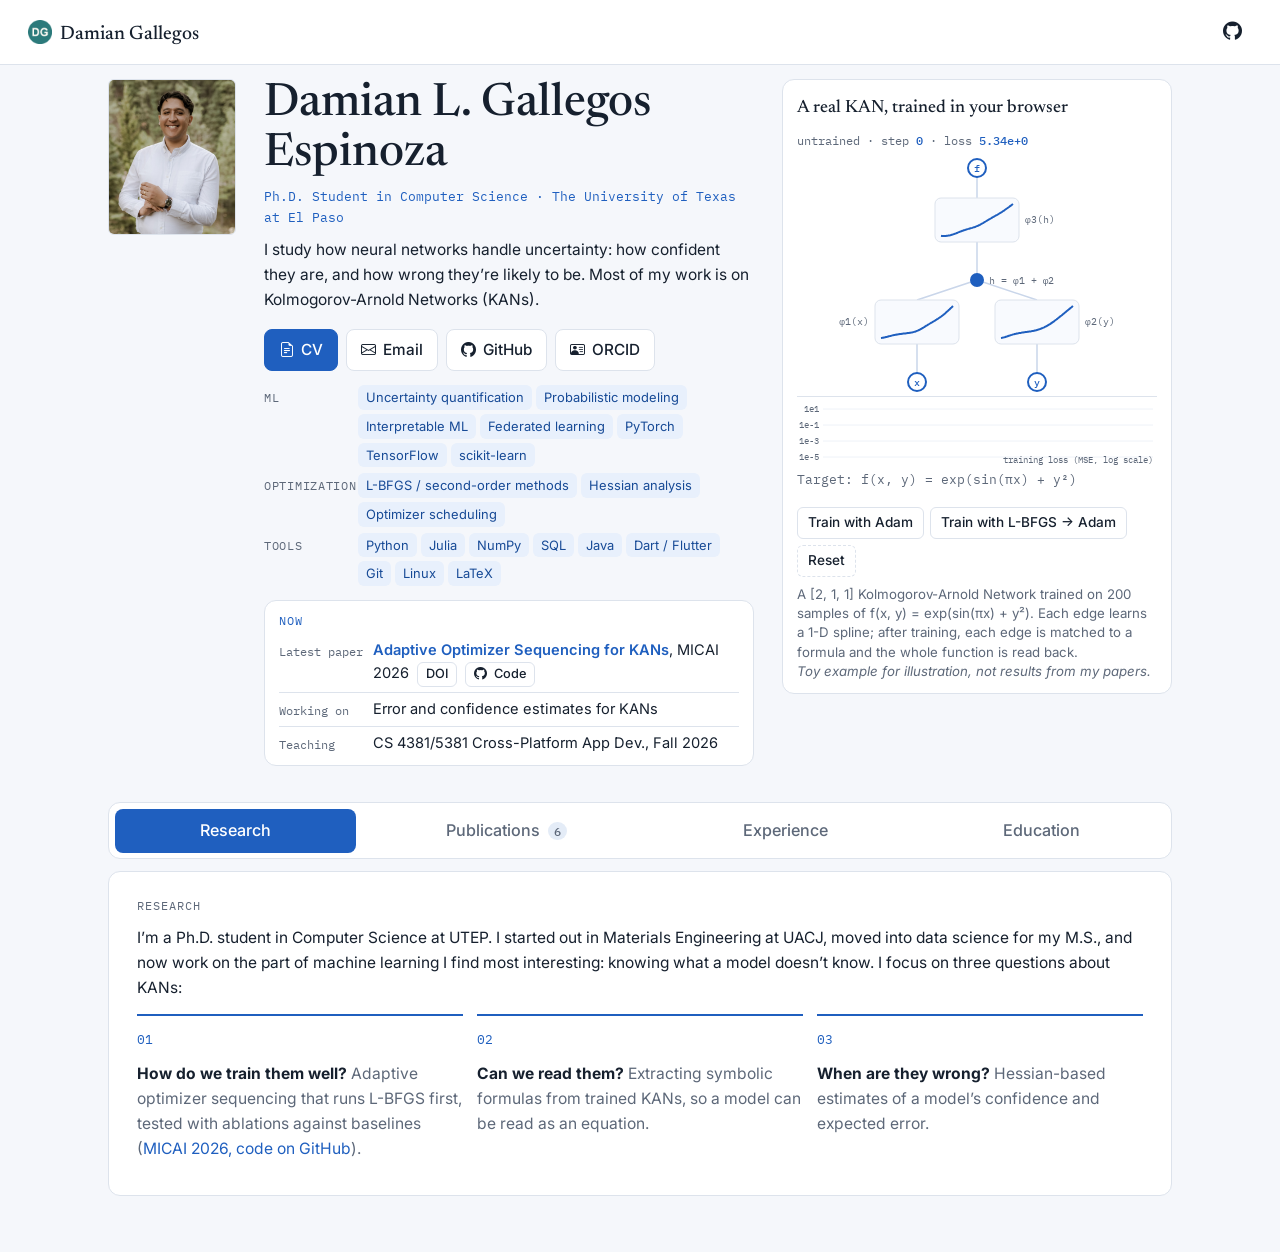
==== commit 59e7219c: "Built site for gh-pages" ====
--- a/index.html
+++ b/index.html
@@ -143,8 +143,26 @@
   <a class="btn-x" href="https://github.com/dlgallegose"><i class="bi bi-github"></i> GitHub</a>
   <a class="btn-x" href="https://orcid.org/0009-0002-8351-9977"><i class="bi bi-person-vcard"></i> ORCID</a>
 </div>
-<div class="skills" aria-label="Skills">
-  <span class="tag">PyTorch</span><span class="tag">Julia</span><span class="tag">Python</span><span class="tag">Uncertainty quantification</span><span class="tag">L-BFGS / second-order optimization</span><span class="tag">Hessian analysis</span><span class="tag">Federated learning</span><span class="tag">SQL</span><span class="tag">Dart / Flutter</span>
+<div class="skillset" aria-label="Skills">
+  <div class="skill-row"><span class="skill-lbl">ML</span><div class="skills"><span class="tag">Uncertainty quantification</span><span class="tag">Probabilistic modeling</span><span class="tag">Interpretable ML</span><span class="tag">Federated learning</span><span class="tag">PyTorch</span><span class="tag">TensorFlow</span><span class="tag">scikit-learn</span></div></div>
+  <div class="skill-row"><span class="skill-lbl">Optimization</span><div class="skills"><span class="tag">L-BFGS / second-order methods</span><span class="tag">Hessian analysis</span><span class="tag">Optimizer scheduling</span></div></div>
+  <div class="skill-row"><span class="skill-lbl">Tools</span><div class="skills"><span class="tag">Python</span><span class="tag">Julia</span><span class="tag">NumPy</span><span class="tag">SQL</span><span class="tag">Java</span><span class="tag">Dart / Flutter</span><span class="tag">Git</span><span class="tag">Linux</span><span class="tag">LaTeX</span></div></div>
+</div>
+<div class="now">
+  <span class="now-lbl">Now</span>
+  <div class="now-item">
+    <span class="now-key">Latest paper</span>
+    <span class="now-val"><a href="#publications" class="jump" data-open="pub-aos">Adaptive Optimizer Sequencing for KANs</a>, MICAI 2026
+      <a class="btn-x sm" href="https://doi.org/10.1007/978-3-032-44176-8_14">DOI</a> <a class="btn-x sm" href="https://github.com/dlgallegose/Adaptive-Optimizer-Sequencing-for-Kolmogorov-Arnold-Networks"><i class="bi bi-github"></i> Code</a></span>
+  </div>
+  <div class="now-item">
+    <span class="now-key">Working on</span>
+    <span class="now-val">Error and confidence estimates for KANs</span>
+  </div>
+  <div class="now-item">
+    <span class="now-key">Teaching</span>
+    <span class="now-val">CS 4381/5381 Cross-Platform App Dev., Fall 2026</span>
+  </div>
 </div>
 </div>
 <figure class="kan figure" aria-label="Interactive demo: a small Kolmogorov-Arnold Network trained in the browser">
@@ -191,7 +209,7 @@
 <p><span class="panel-title">Publications</span></p>
 <p class="hint">Click a paper to see authors and links.</p>
 <div class="pubs">
-  <details class="pub">
+  <details class="pub" id="pub-aos">
     <summary><span class="pub-year">2026</span><span class="pub-main"><span class="pub-title">Adaptive Optimizer Sequencing for Kolmogorov-Arnold Networks</span><span class="pub-venue">MICAI 2026 · Springer LNAI 17149</span></span><i class="bi bi-chevron-down chev"></i></summary>
     <div class="pub-more">
       <p><strong>D. L. Gallegos Espinoza</strong>, Y. I. Guel, M. N. Sojib, M. Ceberio</p>
@@ -329,26 +347,35 @@
     <article class="job">
       <div class="logo">UACJ</div>
       <div class="job-body">
-        <h3>Research Assistant Intern</h3>
-        <p class="org">Universidad Autónoma de Ciudad Juárez</p>
-        <p class="meta">Aug 2020 – May 2021 · Ciudad Juárez</p>
-        <ul>
-          <li>Semiconductor powder and metallic synthesis; XRD and I–V characterization.</li>
-          <li>Nanofilm fabrication by sputtering, PVD, CVD and ALD.</li>
-        </ul>
-      </div>
-    </article>
-
-    <article class="job">
-      <div class="logo">UACJ</div>
-      <div class="job-body">
-        <h3>Undergraduate Research Assistant</h3>
-        <p class="org">Universidad Autónoma de Ciudad Juárez</p>
-        <p class="meta">Jan 2018 – Jan 2020 · Ciudad Juárez</p>
-        <ul>
-          <li>In-situ viscosity measurement in sintering-forging furnaces and dilatometry; ceramic powder synthesis; SEM/EDS/XRD analysis.</li>
-          <li>Battery-recycling project (Jan – Aug 2018): recovering ZnO from spent batteries for dye-sensitized solar cells.</li>
-        </ul>
+        <h3>Universidad Autónoma de Ciudad Juárez</h3>
+        <p class="meta">3 roles · Jan 2018 – May 2021 · Ciudad Juárez, Chihuahua, Mexico</p>
+        <div class="roles">
+          <div class="subrole">
+            <h4>Undergraduate Research Assistant (Semiconductors)</h4>
+            <p class="meta">Part-time · Jan 2020 – May 2021</p>
+            <ul>
+              <li>Worked with senior researchers on powder and metallic synthesis of semiconductor materials.</li>
+              <li>Performed X-ray diffraction (XRD) analysis and I–V measurements to characterize semiconductor samples.</li>
+              <li>Helped fabricate nanofilms by sputtering, PVD, CVD, and ALD.</li>
+            </ul>
+          </div>
+          <div class="subrole">
+            <h4>Undergraduate Research Assistant (Ceramics)</h4>
+            <p class="meta">Part-time · Jan 2018 – Jan 2020</p>
+            <ul>
+              <li>Operated sintering-forging furnaces and a dilatometer for in-situ viscosity measurements.</li>
+              <li>Synthesized ceramic powders and pressed them into pellets for testing.</li>
+              <li>Characterized materials with SEM, EDS, and XRD.</li>
+            </ul>
+          </div>
+          <div class="subrole">
+            <h4>Undergraduate Research Assistant (Solar Panels)</h4>
+            <p class="meta">Apprenticeship · Jan 2018 – Aug 2018</p>
+            <ul>
+              <li>Recovered zinc oxide (ZnO) from spent alkaline batteries for use in dye-sensitized solar cells, chosen for its low toxicity and low cost.</li>
+            </ul>
+          </div>
+        </div>
       </div>
     </article>
   </details>
@@ -477,6 +504,24 @@
     });
   }
 
+})();
+</script>
+<script>
+(function () {
+  // "Latest paper" link: switch to the Publications tab and open that paper
+  document.querySelectorAll('.jump').forEach(function (a) {
+    a.addEventListener('click', function (e) {
+      var tab = document.getElementById('t-publications');
+      var pub = document.getElementById(a.getAttribute('data-open'));
+      if (!tab || !pub) return;
+      e.preventDefault();
+      tab.click();
+      pub.open = true;
+      pub.classList.remove('flash'); void pub.offsetWidth; pub.classList.add('flash');
+      var smooth = !window.matchMedia('(prefers-reduced-motion: reduce)').matches;
+      document.querySelector('.tabs-x').scrollIntoView({ behavior: smooth ? 'smooth' : 'auto', block: 'start' });
+    });
+  });
 })();
 </script>
 <script>
--- a/styles.css
+++ b/styles.css
@@ -344,3 +344,43 @@
 .earlier::details-content { height: 0; overflow: hidden; transition: height 0.3s ease, content-visibility 0.3s allow-discrete; }
 .earlier[open]::details-content { height: auto; }
 @media (max-width: 640px) { .job { grid-template-columns: 40px minmax(0, 1fr); gap: 12px; } .logo { width: 40px; height: 40px; font-size: 0.6rem; } }
+
+/* ===== v6: grouped skills + Now box ===== */
+.skillset { margin-top: 16px; display: grid; gap: 8px; }
+.skill-row { display: grid; grid-template-columns: 92px minmax(0, 1fr); gap: 10px; align-items: start; }
+.skill-lbl { font-family: var(--mono); font-size: 0.7rem; letter-spacing: 0.06em; text-transform: uppercase; color: var(--muted); padding-top: 5px; }
+.skill-row .skills { margin-top: 0; }
+@media (max-width: 640px) { .skill-row { grid-template-columns: 1fr; gap: 4px; } .skill-lbl { padding-top: 0; } }
+.now {
+  margin-top: 18px;
+  background: var(--paper);
+  border: 1px solid var(--rule);
+  border-radius: 12px;
+  padding: 12px 16px 6px;
+}
+.now-lbl { display: block; font-family: var(--mono); font-size: 0.7rem; letter-spacing: 0.1em; text-transform: uppercase; color: var(--blue); margin-bottom: 4px; }
+.now-item { display: grid; grid-template-columns: 92px minmax(0, 1fr); gap: 10px; padding: 7px 0; border-top: 1px solid var(--rule); font-size: 0.9rem; }
+.now-item:first-of-type { border-top: 0; }
+.now-key { font-family: var(--mono); font-size: 0.7rem; color: var(--muted); padding-top: 3px; }
+.now-val .btn-x.sm { margin-left: 4px; padding: 1px 8px; font-size: 0.75rem; }
+.now-val .jump { font-weight: 600; }
+@media (max-width: 640px) { .now-item { grid-template-columns: 1fr; gap: 2px; } }
+.pub.flash > summary { animation: flash 1.4s ease; }
+@keyframes flash { 0%, 40% { background: var(--blue-soft); } 100% { background: transparent; } }
+/* v6 tighten */
+.skillset { gap: 6px; margin-top: 14px; }
+.skill-row { grid-template-columns: 84px minmax(0, 1fr); }
+.skillset .skills { gap: 4px; }
+.skillset .tag { font-size: 0.76rem; padding: 2px 8px; }
+.skill-lbl { padding-top: 3px; }
+.now { margin-top: 14px; padding: 10px 14px 4px; }
+.now-item { grid-template-columns: 84px minmax(0, 1fr); padding: 5px 0; font-size: 0.86rem; }
+/* LinkedIn-style grouped roles */
+.roles { margin-top: 6px; border-left: 2px solid var(--rule); padding-left: 14px; }
+.subrole { position: relative; padding: 6px 0 4px; }
+.subrole::before { content: ""; position: absolute; left: -19px; top: 12px; width: 8px; height: 8px; border-radius: 50%; background: var(--blue); }
+.subrole h4 { font-family: var(--sans); font-size: 0.93rem; font-weight: 600; margin: 0; }
+@media (max-width: 640px) {
+  .skill-row, .now-item { grid-template-columns: 1fr; gap: 3px; }
+  .skill-lbl, .now-key { padding-top: 0; }
+}
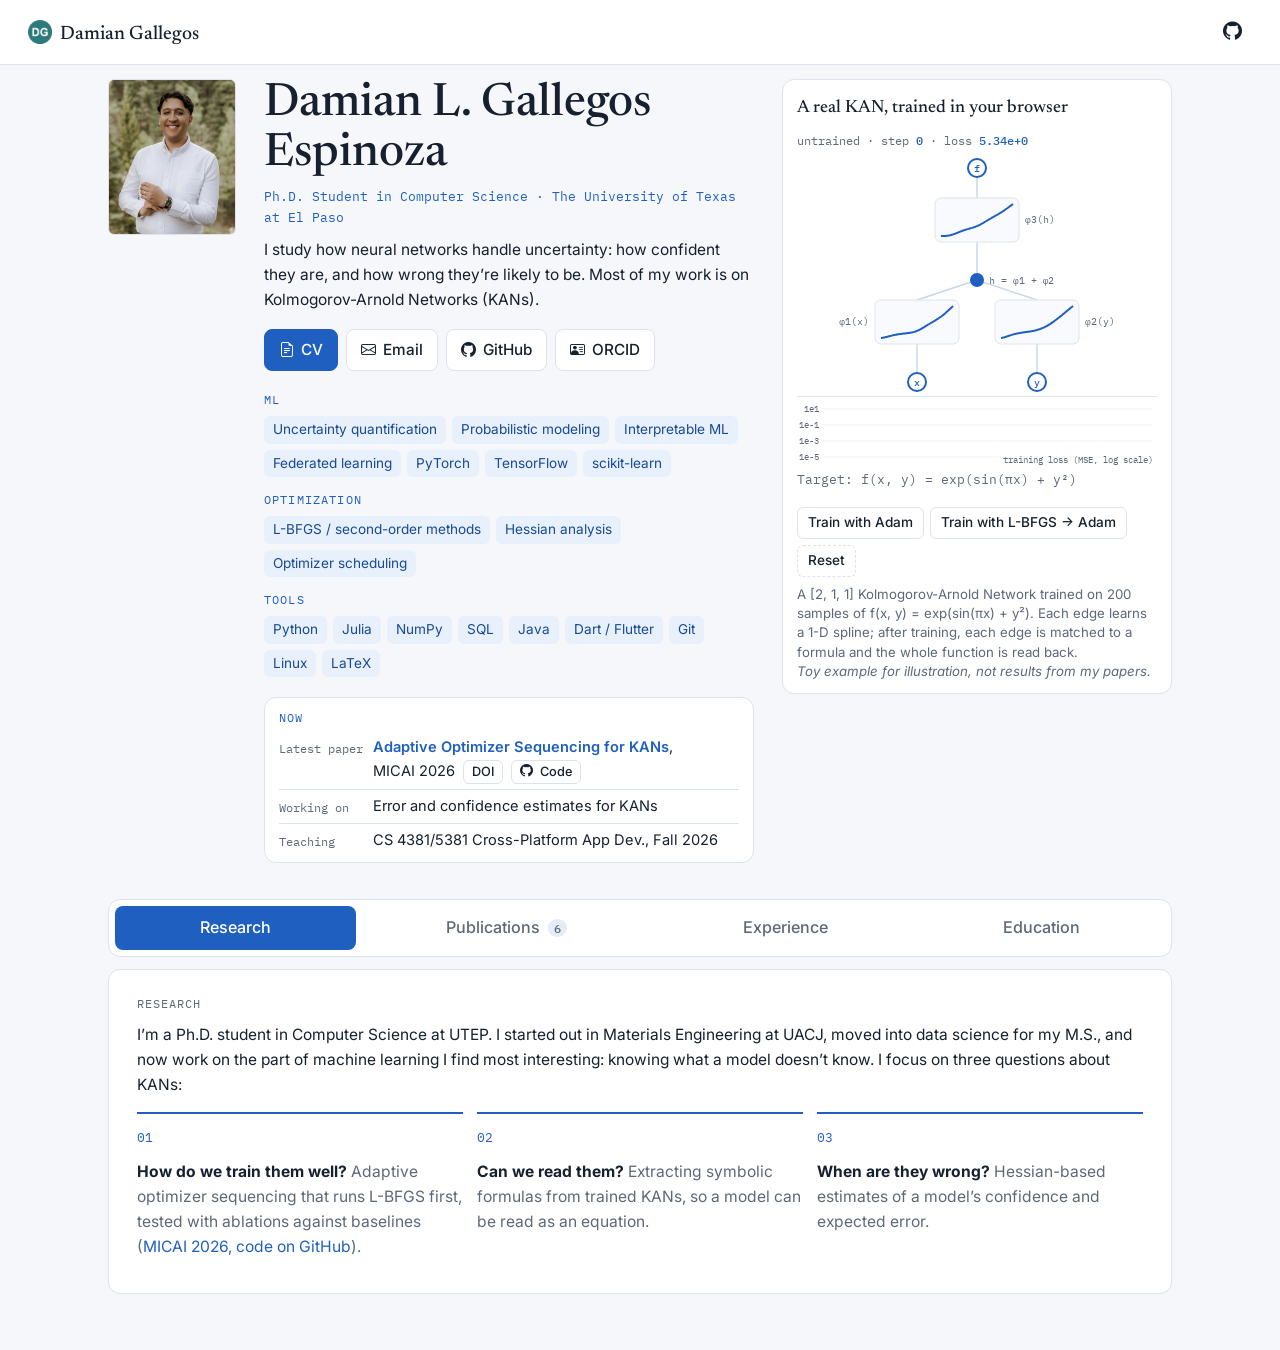
==== commit 925a6b1b: "Built site for gh-pages" ====
--- a/index.html
+++ b/index.html
@@ -49,9 +49,9 @@
 <link href="site_libs/quarto-html/quarto-syntax-highlighting-63b5708e65d6cd79cd7618c58d0c21e7.css" rel="stylesheet" class="quarto-color-scheme-extra" id="quarto-text-highlighting-styles">
 <script src="site_libs/bootstrap/bootstrap.min.js"></script>
 <link href="site_libs/bootstrap/bootstrap-icons.css" rel="stylesheet">
-<link href="site_libs/bootstrap/bootstrap-67070a49b00229ee946c07a6e7879891.min.css" rel="stylesheet" append-hash="true" class="quarto-color-scheme" id="quarto-bootstrap" data-mode="light">
-<link href="site_libs/bootstrap/bootstrap-dark-67070a49b00229ee946c07a6e7879891.min.css" rel="stylesheet" append-hash="true" class="quarto-color-scheme quarto-color-alternate" id="quarto-bootstrap" data-mode="light">
-<link href="site_libs/bootstrap/bootstrap-67070a49b00229ee946c07a6e7879891.min.css" rel="stylesheet" append-hash="true" class="quarto-color-scheme-extra" id="quarto-bootstrap" data-mode="light">
+<link href="site_libs/bootstrap/bootstrap-8aab47f04af23d618a7138284292ad88.min.css" rel="stylesheet" append-hash="true" class="quarto-color-scheme" id="quarto-bootstrap" data-mode="light">
+<link href="site_libs/bootstrap/bootstrap-dark-8aab47f04af23d618a7138284292ad88.min.css" rel="stylesheet" append-hash="true" class="quarto-color-scheme quarto-color-alternate" id="quarto-bootstrap" data-mode="light">
+<link href="site_libs/bootstrap/bootstrap-8aab47f04af23d618a7138284292ad88.min.css" rel="stylesheet" append-hash="true" class="quarto-color-scheme-extra" id="quarto-bootstrap" data-mode="light">
 <script id="quarto-search-options" type="application/json">{
   "location": "navbar",
   "copy-button": false,
@@ -85,7 +85,6 @@
 <meta name="description" content="Damian L. Gallegos Espinoza: Ph.D. student in Computer Science at UTEP studying uncertainty and error estimation in neural networks, with a focus on Kolmogorov-Arnold Networks.">
 
 
-<link rel="stylesheet" href="styles.css">
 </head>
 
 <body class="nav-fixed fullcontent quarto-light"><a id="quarto-skip-link" class="visually-hidden-focusable" href="#quarto-content">Skip to main content</a>
@@ -152,7 +151,7 @@
   <span class="now-lbl">Now</span>
   <div class="now-item">
     <span class="now-key">Latest paper</span>
-    <span class="now-val"><a href="#publications" class="jump" data-open="pub-aos">Adaptive Optimizer Sequencing for KANs</a>, MICAI 2026
+    <span class="now-val"><a href="#publications" class="jump" data-open="pub-aos">Adaptive Optimizer Sequencing for KANs</a>, <span class="venue">MICAI 2026</span>
       <a class="btn-x sm" href="https://doi.org/10.1007/978-3-032-44176-8_14">DOI</a> <a class="btn-x sm" href="https://github.com/dlgallegose/Adaptive-Optimizer-Sequencing-for-Kolmogorov-Arnold-Networks"><i class="bi bi-github"></i> Code</a></span>
   </div>
   <div class="now-item">
@@ -348,32 +347,35 @@
       <div class="logo">UACJ</div>
       <div class="job-body">
         <h3>Universidad Autónoma de Ciudad Juárez</h3>
-        <p class="meta">3 roles · Jan 2018 – May 2021 · Ciudad Juárez, Chihuahua, Mexico</p>
+        <p class="meta">3 roles · 3 yrs 5 mos</p>
         <div class="roles">
           <div class="subrole">
             <h4>Undergraduate Research Assistant (Semiconductors)</h4>
-            <p class="meta">Part-time · Jan 2020 – May 2021</p>
+            <p class="meta">Part-time · Jan 2020 – May 2021 · 1 yr 5 mos<br>Ciudad Juárez, Chihuahua, Mexico · On-site</p>
             <ul>
               <li>Worked with senior researchers on powder and metallic synthesis of semiconductor materials.</li>
               <li>Performed X-ray diffraction (XRD) analysis and I–V measurements to characterize semiconductor samples.</li>
               <li>Helped fabricate nanofilms by sputtering, PVD, CVD, and ALD.</li>
             </ul>
+            <p class="job-tags"><span class="tag">Engineering</span><span class="tag">Material Selection</span></p>
           </div>
           <div class="subrole">
             <h4>Undergraduate Research Assistant (Ceramics)</h4>
-            <p class="meta">Part-time · Jan 2018 – Jan 2020</p>
+            <p class="meta">Part-time · Jan 2018 – Jan 2020 · 2 yrs 1 mo<br>Juárez, Chihuahua, Mexico</p>
             <ul>
               <li>Operated sintering-forging furnaces and a dilatometer for in-situ viscosity measurements.</li>
               <li>Synthesized ceramic powders and pressed them into pellets for testing.</li>
               <li>Characterized materials with SEM, EDS, and XRD.</li>
             </ul>
+            <p class="job-tags"><span class="tag">Energy Dispersive X-Ray Spectroscopy</span><span class="tag">X-ray Diffraction Analysis</span></p>
           </div>
           <div class="subrole">
             <h4>Undergraduate Research Assistant (Solar Panels)</h4>
-            <p class="meta">Apprenticeship · Jan 2018 – Aug 2018</p>
+            <p class="meta">Apprenticeship · Jan 2018 – Aug 2018 · 8 mos<br>Ciudad Juárez, Chihuahua, Mexico · On-site</p>
             <ul>
               <li>Recovered zinc oxide (ZnO) from spent alkaline batteries for use in dye-sensitized solar cells, chosen for its low toxicity and low cost.</li>
             </ul>
+            <p class="job-tags"><span class="tag">Characterization</span><span class="tag">Solar Energy</span></p>
           </div>
         </div>
       </div>
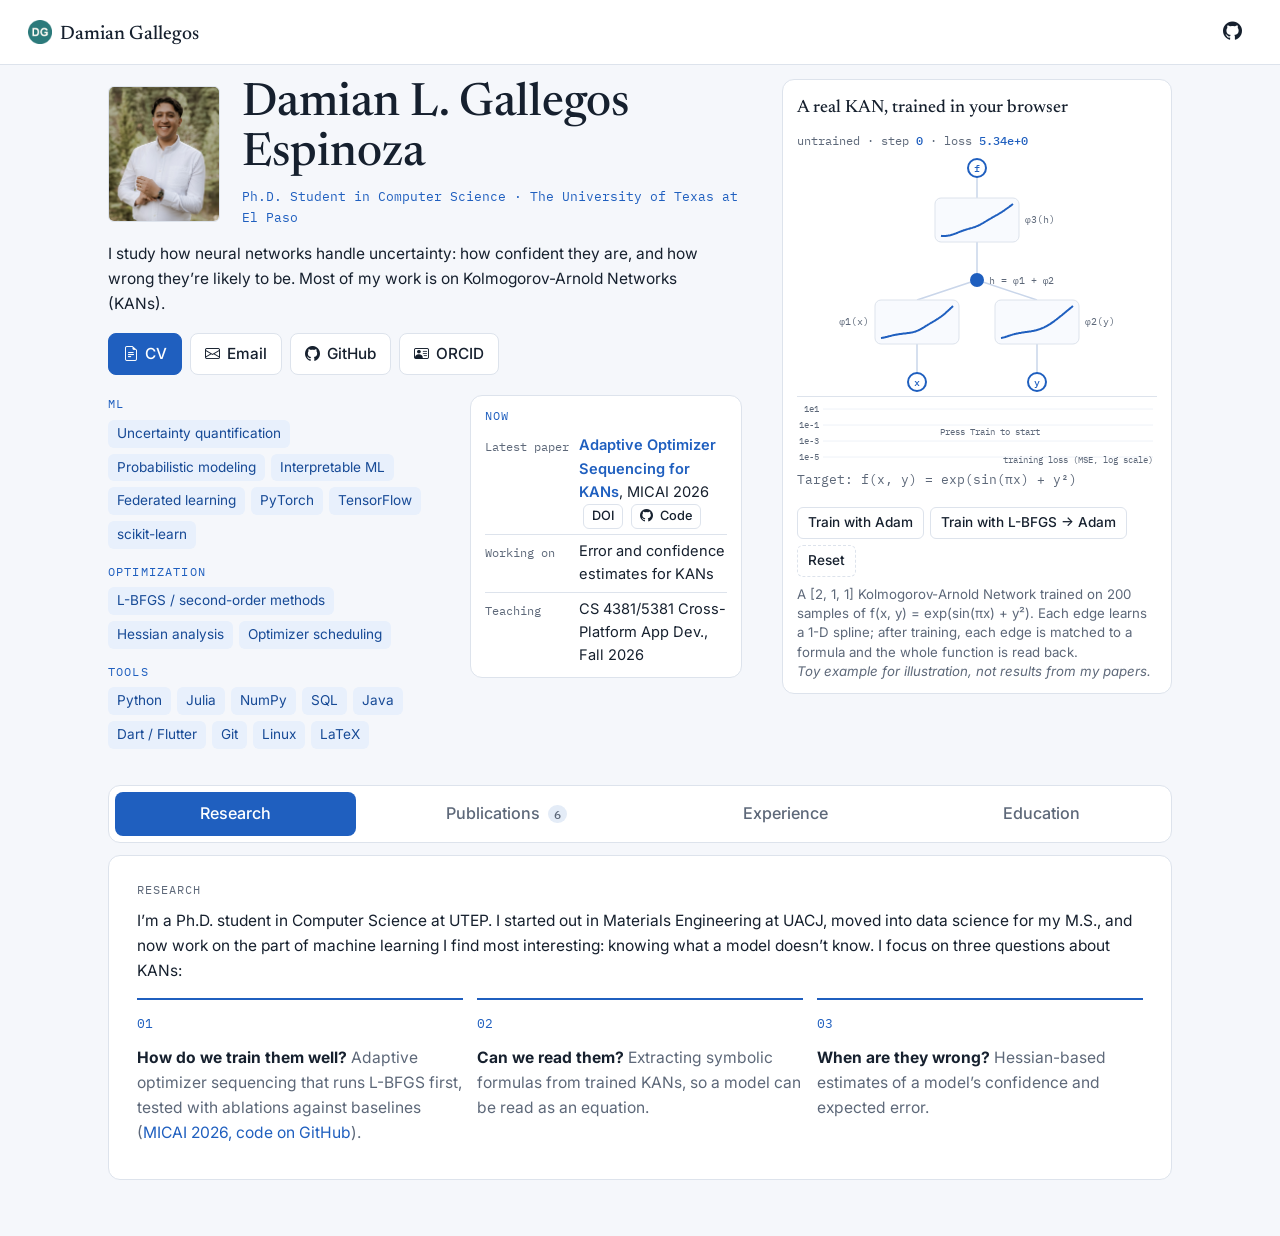
==== commit cae293dc: "Built site for gh-pages" ====
--- a/index.html
+++ b/index.html
@@ -31,12 +31,8 @@
 
 <script src="site_libs/quarto-nav/quarto-nav.js"></script>
 <script src="site_libs/quarto-nav/headroom.min.js"></script>
+<link href="./images/favicon.png" rel="icon" type="image/png">
 <script src="site_libs/clipboard/clipboard.min.js"></script>
-<script src="site_libs/quarto-search/autocomplete.umd.js"></script>
-<script src="site_libs/quarto-search/fuse.min.js"></script>
-<script src="site_libs/quarto-search/quarto-search.js"></script>
-<meta name="quarto:offset" content="./">
-<link href="./images/favicon.png" rel="icon" type="image/png">
 <script src="site_libs/quarto-html/quarto.js" type="module"></script>
 <script src="site_libs/quarto-html/tabsets/tabsets.js" type="module"></script>
 <script src="site_libs/quarto-html/scrollable-regions/scrollable-regions.js" type="module"></script>
@@ -49,22 +45,10 @@
 <link href="site_libs/quarto-html/quarto-syntax-highlighting-63b5708e65d6cd79cd7618c58d0c21e7.css" rel="stylesheet" class="quarto-color-scheme-extra" id="quarto-text-highlighting-styles">
 <script src="site_libs/bootstrap/bootstrap.min.js"></script>
 <link href="site_libs/bootstrap/bootstrap-icons.css" rel="stylesheet">
-<link href="site_libs/bootstrap/bootstrap-8aab47f04af23d618a7138284292ad88.min.css" rel="stylesheet" append-hash="true" class="quarto-color-scheme" id="quarto-bootstrap" data-mode="light">
-<link href="site_libs/bootstrap/bootstrap-dark-8aab47f04af23d618a7138284292ad88.min.css" rel="stylesheet" append-hash="true" class="quarto-color-scheme quarto-color-alternate" id="quarto-bootstrap" data-mode="light">
-<link href="site_libs/bootstrap/bootstrap-8aab47f04af23d618a7138284292ad88.min.css" rel="stylesheet" append-hash="true" class="quarto-color-scheme-extra" id="quarto-bootstrap" data-mode="light">
+<link href="site_libs/bootstrap/bootstrap-e7b6acff829198ea2dd117c5ccb4b603.min.css" rel="stylesheet" append-hash="true" class="quarto-color-scheme" id="quarto-bootstrap" data-mode="light">
+<link href="site_libs/bootstrap/bootstrap-dark-e7b6acff829198ea2dd117c5ccb4b603.min.css" rel="stylesheet" append-hash="true" class="quarto-color-scheme quarto-color-alternate" id="quarto-bootstrap" data-mode="light">
+<link href="site_libs/bootstrap/bootstrap-e7b6acff829198ea2dd117c5ccb4b603.min.css" rel="stylesheet" append-hash="true" class="quarto-color-scheme-extra" id="quarto-bootstrap" data-mode="light">
 <script id="quarto-search-options" type="application/json">{
-  "location": "navbar",
-  "copy-button": false,
-  "collapse-after": 3,
-  "panel-placement": "end",
-  "type": "overlay",
-  "limit": 50,
-  "keyboard-shortcut": [
-    "f",
-    "/",
-    "s"
-  ],
-  "show-item-context": false,
   "language": {
     "search-no-results-text": "No results",
     "search-matching-documents-text": "matching documents",
@@ -116,7 +100,6 @@
           </div> <!-- /navcollapse -->
             <div class="quarto-navbar-tools">
 </div>
-            <div id="quarto-search" class="" title="Search"></div>
       </div> <!-- /container-fluid -->
     </nav>
 </header>
@@ -131,10 +114,14 @@
 
 <div class="site">
 <div class="masthead">
-<p><img src="images/headshot.jpg" class="portrait img-fluid" alt="Headshot of Damian Gallegos"></p>
 <div class="who">
-<p><span class="name">Damian L. Gallegos Espinoza</span></p>
-<p><span class="role">Ph.D.&nbsp;Student in Computer Science · The University of Texas at El Paso</span></p>
+<div class="idrow">
+  <img class="portrait" src="images/headshot.jpg" alt="Headshot of Damian Gallegos">
+  <div class="id-text">
+    <span class="name">Damian L. Gallegos Espinoza</span>
+    <span class="role">Ph.D. Student in Computer Science · The University of Texas at El Paso</span>
+  </div>
+</div>
 <p>I study how neural networks handle uncertainty: how confident they are, and how wrong they’re likely to be. Most of my work is on Kolmogorov-Arnold Networks (KANs).</p>
 <div class="actions">
   <a class="btn-x primary" href="files/cv.pdf"><i class="bi bi-file-earmark-text"></i> CV</a>
@@ -142,6 +129,7 @@
   <a class="btn-x" href="https://github.com/dlgallegose"><i class="bi bi-github"></i> GitHub</a>
   <a class="btn-x" href="https://orcid.org/0009-0002-8351-9977"><i class="bi bi-person-vcard"></i> ORCID</a>
 </div>
+<div class="side-by-side">
 <div class="skillset" aria-label="Skills">
   <div class="skill-row"><span class="skill-lbl">ML</span><div class="skills"><span class="tag">Uncertainty quantification</span><span class="tag">Probabilistic modeling</span><span class="tag">Interpretable ML</span><span class="tag">Federated learning</span><span class="tag">PyTorch</span><span class="tag">TensorFlow</span><span class="tag">scikit-learn</span></div></div>
   <div class="skill-row"><span class="skill-lbl">Optimization</span><div class="skills"><span class="tag">L-BFGS / second-order methods</span><span class="tag">Hessian analysis</span><span class="tag">Optimizer scheduling</span></div></div>
@@ -162,6 +150,7 @@
     <span class="now-key">Teaching</span>
     <span class="now-val">CS 4381/5381 Cross-Platform App Dev., Fall 2026</span>
   </div>
+</div>
 </div>
 </div>
 <figure class="kan figure" aria-label="Interactive demo: a small Kolmogorov-Arnold Network trained in the browser">
@@ -866,9 +855,11 @@
     var t = lel('text', { x: LP - 4, y: y + 3, 'text-anchor': 'end', class: 'llbl' }); t.textContent = '1e' + p;
   });
   var lossPath = lel('path', { class: 'lcurve' });
+  var lossHint = lel('text', { x: (LP + LW) / 2, y: LH / 2 + 2, 'text-anchor': 'middle', class: 'loss-hint' }); lossHint.textContent = 'Press Train to start';
   var lossTag = lel('text', { x: LW - 4, y: LH - 2, 'text-anchor': 'end', class: 'llbl' }); lossTag.textContent = 'training loss (MSE, log scale)';
   var losses = [], totalSteps = ADAM_STEPS;
   function drawLoss() {
+    lossHint.style.display = losses.length ? 'none' : '';
     if (!losses.length) { lossPath.setAttribute('d', ''); return; }
     var d = losses.map(function (L, i) {
       var x = LP + (LW - 4 - LP) * i / Math.max(totalSteps - 1, 1);
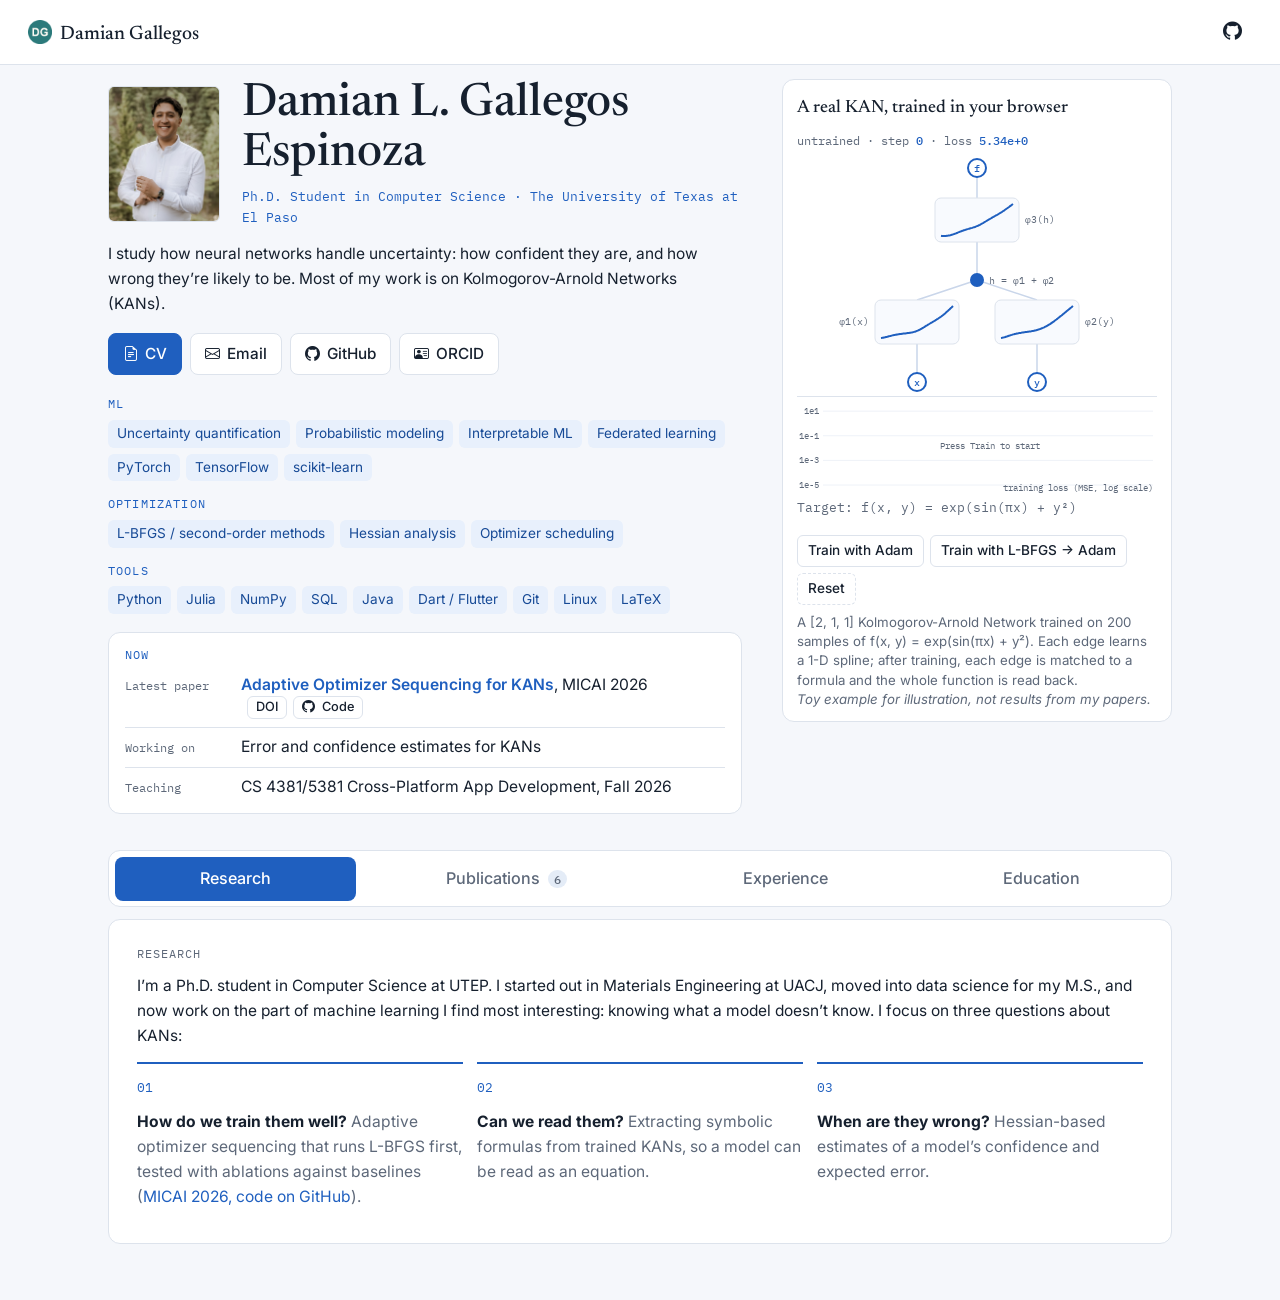
==== commit 3f0158b6: "Built site for gh-pages" ====
--- a/index.html
+++ b/index.html
@@ -45,9 +45,9 @@
 <link href="site_libs/quarto-html/quarto-syntax-highlighting-63b5708e65d6cd79cd7618c58d0c21e7.css" rel="stylesheet" class="quarto-color-scheme-extra" id="quarto-text-highlighting-styles">
 <script src="site_libs/bootstrap/bootstrap.min.js"></script>
 <link href="site_libs/bootstrap/bootstrap-icons.css" rel="stylesheet">
-<link href="site_libs/bootstrap/bootstrap-e7b6acff829198ea2dd117c5ccb4b603.min.css" rel="stylesheet" append-hash="true" class="quarto-color-scheme" id="quarto-bootstrap" data-mode="light">
-<link href="site_libs/bootstrap/bootstrap-dark-e7b6acff829198ea2dd117c5ccb4b603.min.css" rel="stylesheet" append-hash="true" class="quarto-color-scheme quarto-color-alternate" id="quarto-bootstrap" data-mode="light">
-<link href="site_libs/bootstrap/bootstrap-e7b6acff829198ea2dd117c5ccb4b603.min.css" rel="stylesheet" append-hash="true" class="quarto-color-scheme-extra" id="quarto-bootstrap" data-mode="light">
+<link href="site_libs/bootstrap/bootstrap-4041f9a5233ed705f36d34982e9a5293.min.css" rel="stylesheet" append-hash="true" class="quarto-color-scheme" id="quarto-bootstrap" data-mode="light">
+<link href="site_libs/bootstrap/bootstrap-dark-4041f9a5233ed705f36d34982e9a5293.min.css" rel="stylesheet" append-hash="true" class="quarto-color-scheme quarto-color-alternate" id="quarto-bootstrap" data-mode="light">
+<link href="site_libs/bootstrap/bootstrap-4041f9a5233ed705f36d34982e9a5293.min.css" rel="stylesheet" append-hash="true" class="quarto-color-scheme-extra" id="quarto-bootstrap" data-mode="light">
 <script id="quarto-search-options" type="application/json">{
   "language": {
     "search-no-results-text": "No results",
@@ -139,8 +139,7 @@
   <span class="now-lbl">Now</span>
   <div class="now-item">
     <span class="now-key">Latest paper</span>
-    <span class="now-val"><a href="#publications" class="jump" data-open="pub-aos">Adaptive Optimizer Sequencing for KANs</a>, <span class="venue">MICAI 2026</span>
-      <a class="btn-x sm" href="https://doi.org/10.1007/978-3-032-44176-8_14">DOI</a> <a class="btn-x sm" href="https://github.com/dlgallegose/Adaptive-Optimizer-Sequencing-for-Kolmogorov-Arnold-Networks"><i class="bi bi-github"></i> Code</a></span>
+    <span class="now-val"><a href="#publications" class="jump" data-open="pub-aos">Adaptive Optimizer Sequencing for KANs</a>, <span class="venue">MICAI 2026</span> <span class="nb"><a class="btn-x sm" href="https://doi.org/10.1007/978-3-032-44176-8_14">DOI</a><a class="btn-x sm" href="https://github.com/dlgallegose/Adaptive-Optimizer-Sequencing-for-Kolmogorov-Arnold-Networks"><i class="bi bi-github"></i> Code</a></span></span>
   </div>
   <div class="now-item">
     <span class="now-key">Working on</span>
@@ -148,7 +147,7 @@
   </div>
   <div class="now-item">
     <span class="now-key">Teaching</span>
-    <span class="now-val">CS 4381/5381 Cross-Platform App Dev., Fall 2026</span>
+    <span class="now-val">CS 4381/5381 Cross-Platform App Development, Fall 2026</span>
   </div>
 </div>
 </div>
@@ -159,7 +158,7 @@
     <span class="kan-stats" aria-live="polite"><span id="kan-opt">untrained</span> · step <b id="kan-step">0</b> · loss <b id="kan-loss">–</b></span>
   </div>
   <svg id="kan-net" viewbox="0 0 360 236" role="img" aria-label="KAN diagram: inputs x and y feed one hidden node, which feeds the output. Each edge shows the curve it has learned."></svg>
-  <svg id="kan-loss-svg" viewbox="0 0 360 64" role="img" aria-label="Training loss on a log scale"></svg>
+  <svg id="kan-loss-svg" viewbox="0 0 360 92" role="img" aria-label="Training loss on a log scale"></svg>
   <p class="kan-formula" id="kan-formula" aria-live="polite">Target: f(x, y) = exp(sin(πx) + y²)</p>
   <div class="kan-btns">
     <button class="btn-x sm" data-opt="adam">Train with Adam</button>
@@ -847,7 +846,7 @@
   }
 
   var lossSvg = document.getElementById('kan-loss-svg');
-  var LW = 360, LH = 64, LP = 26, LMIN = -5, LMAX = 1.5;
+  var LW = 360, LH = 92, LP = 26, LMIN = -5, LMAX = 1.5;
   function lel(name, attrs) { return el(name, attrs, lossSvg); }
   [1, -1, -3, -5].forEach(function (p) {
     var y = 4 + (LMAX - p) / (LMAX - LMIN) * (LH - 12);
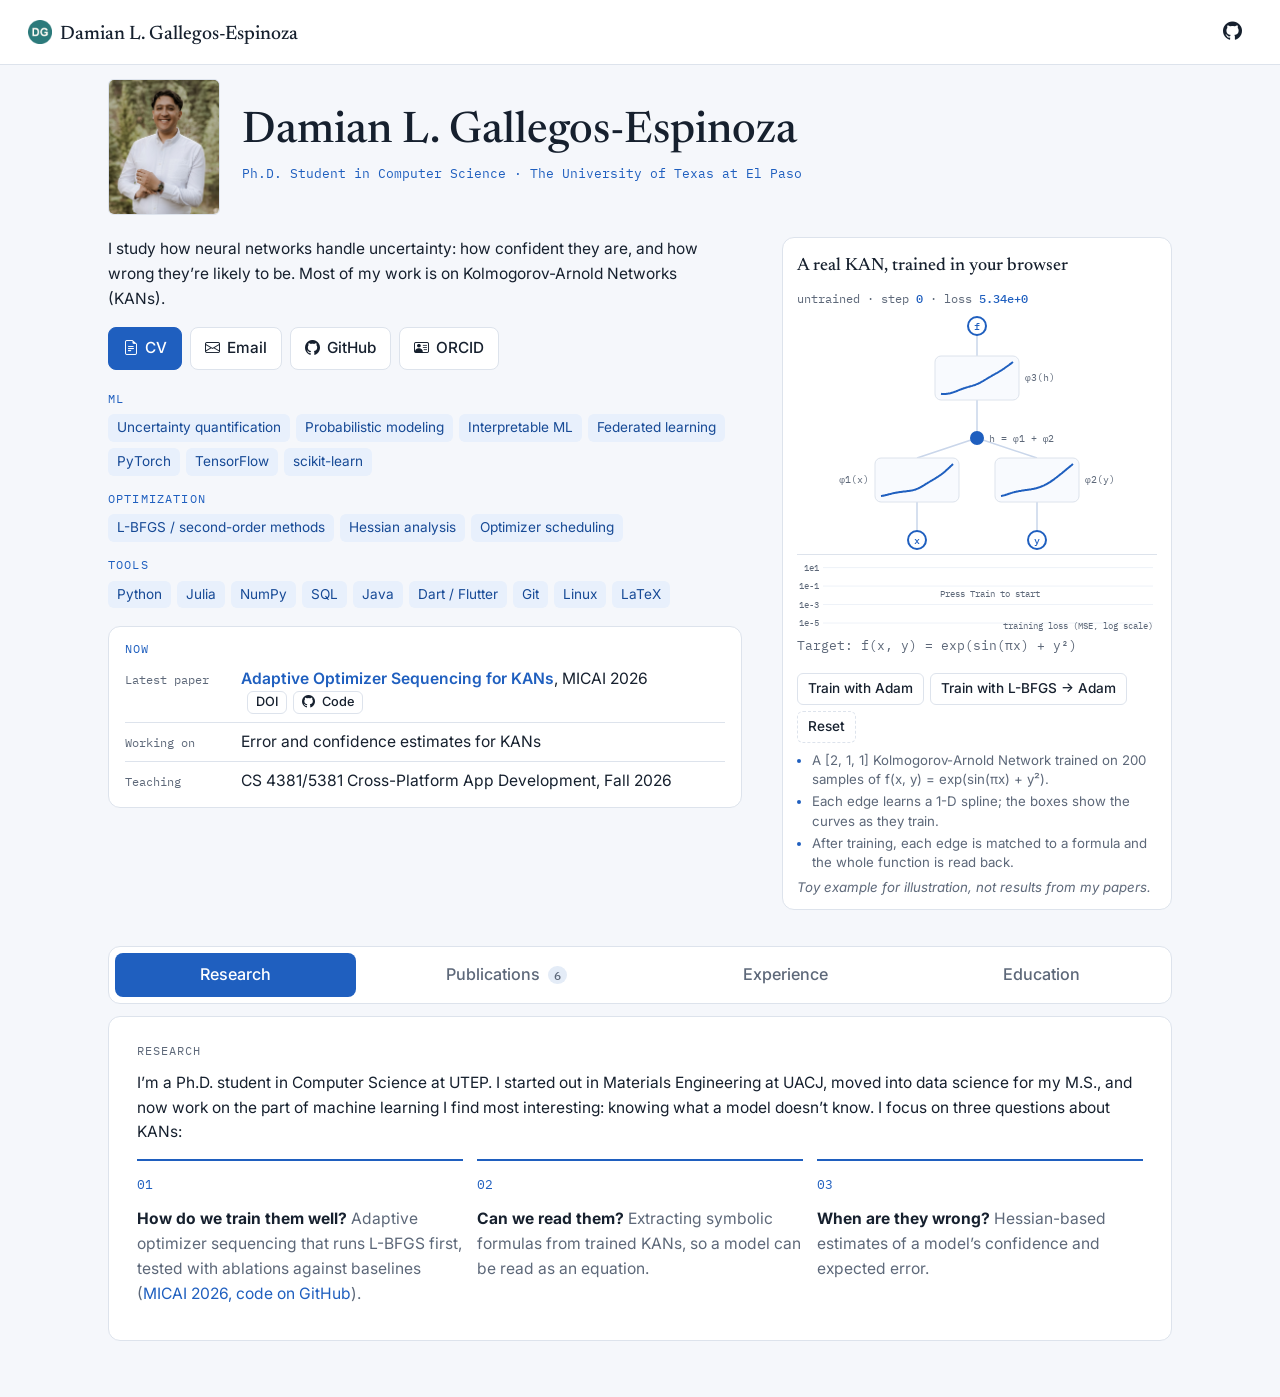
==== commit 1111fbfd: "Built site for gh-pages" ====
--- a/index.html
+++ b/index.html
@@ -7,7 +7,7 @@
 <meta name="viewport" content="width=device-width, initial-scale=1.0, user-scalable=yes">
 
 
-<title>Damian Gallegos</title>
+<title>Damian L. Gallegos-Espinoza</title>
 <style>
 /* Default styles provided by pandoc.
 ** See https://pandoc.org/MANUAL.html#variables-for-html for config info.
@@ -45,9 +45,9 @@
 <link href="site_libs/quarto-html/quarto-syntax-highlighting-63b5708e65d6cd79cd7618c58d0c21e7.css" rel="stylesheet" class="quarto-color-scheme-extra" id="quarto-text-highlighting-styles">
 <script src="site_libs/bootstrap/bootstrap.min.js"></script>
 <link href="site_libs/bootstrap/bootstrap-icons.css" rel="stylesheet">
-<link href="site_libs/bootstrap/bootstrap-4041f9a5233ed705f36d34982e9a5293.min.css" rel="stylesheet" append-hash="true" class="quarto-color-scheme" id="quarto-bootstrap" data-mode="light">
-<link href="site_libs/bootstrap/bootstrap-dark-4041f9a5233ed705f36d34982e9a5293.min.css" rel="stylesheet" append-hash="true" class="quarto-color-scheme quarto-color-alternate" id="quarto-bootstrap" data-mode="light">
-<link href="site_libs/bootstrap/bootstrap-4041f9a5233ed705f36d34982e9a5293.min.css" rel="stylesheet" append-hash="true" class="quarto-color-scheme-extra" id="quarto-bootstrap" data-mode="light">
+<link href="site_libs/bootstrap/bootstrap-2ae90b1459ee328ce8864f98c9a0956a.min.css" rel="stylesheet" append-hash="true" class="quarto-color-scheme" id="quarto-bootstrap" data-mode="light">
+<link href="site_libs/bootstrap/bootstrap-dark-2ae90b1459ee328ce8864f98c9a0956a.min.css" rel="stylesheet" append-hash="true" class="quarto-color-scheme quarto-color-alternate" id="quarto-bootstrap" data-mode="light">
+<link href="site_libs/bootstrap/bootstrap-2ae90b1459ee328ce8864f98c9a0956a.min.css" rel="stylesheet" append-hash="true" class="quarto-color-scheme-extra" id="quarto-bootstrap" data-mode="light">
 <script id="quarto-search-options" type="application/json">{
   "language": {
     "search-no-results-text": "No results",
@@ -66,7 +66,7 @@
 <link rel="preconnect" href="https://fonts.googleapis.com">
 <link rel="preconnect" href="https://fonts.gstatic.com" crossorigin="">
 <link href="https://fonts.googleapis.com/css2?family=Inter:wght@400;500;600&amp;family=Newsreader:opsz,wght@6..72,400;6..72,500&amp;family=IBM+Plex+Mono:wght@400;500&amp;display=swap" rel="stylesheet">
-<meta name="description" content="Damian L. Gallegos Espinoza: Ph.D. student in Computer Science at UTEP studying uncertainty and error estimation in neural networks, with a focus on Kolmogorov-Arnold Networks.">
+<meta name="description" content="Damian L. Gallegos-Espinoza: Ph.D. student in Computer Science at UTEP studying uncertainty and error estimation in neural networks, with a focus on Kolmogorov-Arnold Networks.">
 
 
 </head>
@@ -83,7 +83,7 @@
     <img src="./images/favicon.png" alt="" class="navbar-logo dark-content">
     </a>
     <a class="navbar-brand" href="./index.html">
-    <span class="navbar-title">Damian Gallegos</span>
+    <span class="navbar-title">Damian L. Gallegos-Espinoza</span>
     </a>
   </div>
           <button class="navbar-toggler" type="button" data-bs-toggle="collapse" data-bs-target="#navbarCollapse" aria-controls="navbarCollapse" aria-expanded="false" aria-label="Toggle navigation" onclick="if (window.quartoToggleHeadroom) { window.quartoToggleHeadroom(); }">
@@ -114,14 +114,14 @@
 
 <div class="site">
 <div class="masthead">
-<div class="who">
 <div class="idrow">
   <img class="portrait" src="images/headshot.jpg" alt="Headshot of Damian Gallegos">
   <div class="id-text">
-    <span class="name">Damian L. Gallegos Espinoza</span>
+    <span class="name">Damian L. Gallegos-Espinoza</span>
     <span class="role">Ph.D. Student in Computer Science · The University of Texas at El Paso</span>
   </div>
 </div>
+<div class="who">
 <p>I study how neural networks handle uncertainty: how confident they are, and how wrong they’re likely to be. Most of my work is on Kolmogorov-Arnold Networks (KANs).</p>
 <div class="actions">
   <a class="btn-x primary" href="files/cv.pdf"><i class="bi bi-file-earmark-text"></i> CV</a>
@@ -158,14 +158,21 @@
     <span class="kan-stats" aria-live="polite"><span id="kan-opt">untrained</span> · step <b id="kan-step">0</b> · loss <b id="kan-loss">–</b></span>
   </div>
   <svg id="kan-net" viewbox="0 0 360 236" role="img" aria-label="KAN diagram: inputs x and y feed one hidden node, which feeds the output. Each edge shows the curve it has learned."></svg>
-  <svg id="kan-loss-svg" viewbox="0 0 360 92" role="img" aria-label="Training loss on a log scale"></svg>
+  <svg id="kan-loss-svg" viewbox="0 0 360 72" role="img" aria-label="Training loss on a log scale"></svg>
   <p class="kan-formula" id="kan-formula" aria-live="polite">Target: f(x, y) = exp(sin(πx) + y²)</p>
   <div class="kan-btns">
     <button class="btn-x sm" data-opt="adam">Train with Adam</button>
     <button class="btn-x sm" data-opt="lbfgs">Train with L-BFGS → Adam</button>
     <button class="btn-x sm ghost" data-opt="reset">Reset</button>
   </div>
-  <figcaption>A [2, 1, 1] Kolmogorov-Arnold Network trained on 200 samples of f(x, y) = exp(sin(πx) + y²). Each edge learns a 1-D spline; after training, each edge is matched to a formula and the whole function is read back.<br><span class="kan-note">Toy example for illustration, not results from my papers.</span></figcaption>
+  <figcaption>
+    <ul class="kan-points">
+      <li>A [2, 1, 1] Kolmogorov-Arnold Network trained on 200 samples of f(x, y) = exp(sin(πx) + y²).</li>
+      <li>Each edge learns a 1-D spline; the boxes show the curves as they train.</li>
+      <li>After training, each edge is matched to a formula and the whole function is read back.</li>
+    </ul>
+    <span class="kan-note">Toy example for illustration, not results from my papers.</span>
+  </figcaption>
 </figure>
 </div>
 <div class="tabs-x" role="tablist" aria-label="Sections">
@@ -846,7 +853,7 @@
   }
 
   var lossSvg = document.getElementById('kan-loss-svg');
-  var LW = 360, LH = 92, LP = 26, LMIN = -5, LMAX = 1.5;
+  var LW = 360, LH = 72, LP = 26, LMIN = -5, LMAX = 1.5;
   function lel(name, attrs) { return el(name, attrs, lossSvg); }
   [1, -1, -3, -5].forEach(function (p) {
     var y = 4 + (LMAX - p) / (LMAX - LMIN) * (LH - 12);
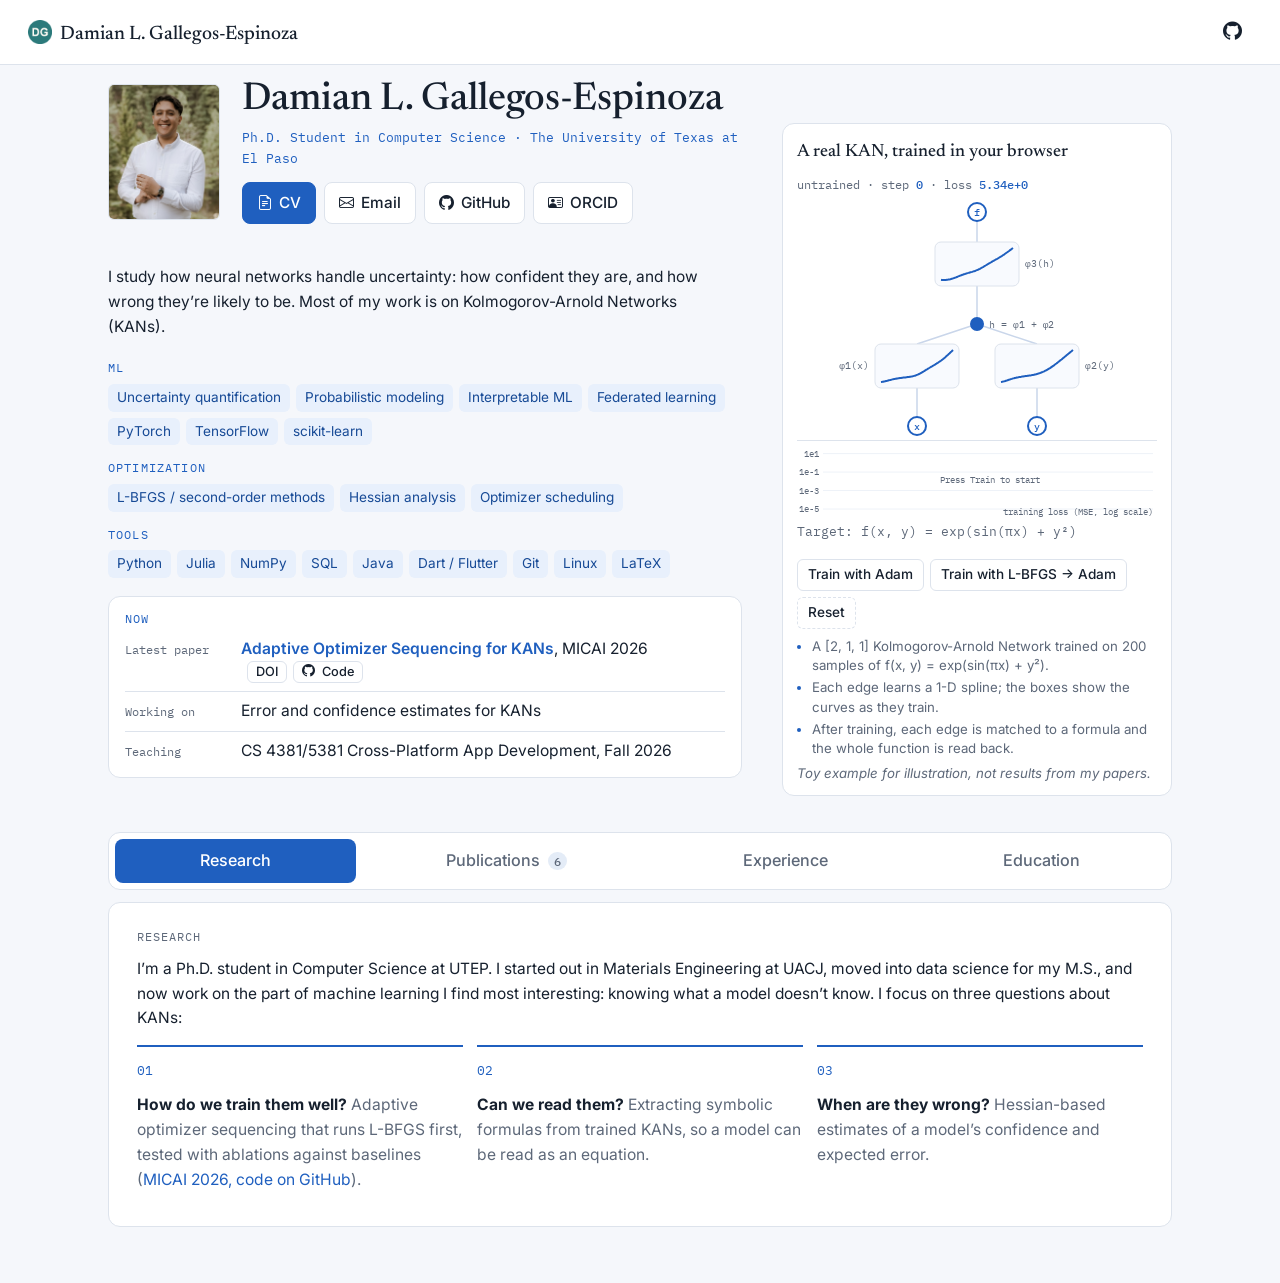
==== commit 94ffaf5c: "Built site for gh-pages" ====
--- a/index.html
+++ b/index.html
@@ -45,9 +45,9 @@
 <link href="site_libs/quarto-html/quarto-syntax-highlighting-63b5708e65d6cd79cd7618c58d0c21e7.css" rel="stylesheet" class="quarto-color-scheme-extra" id="quarto-text-highlighting-styles">
 <script src="site_libs/bootstrap/bootstrap.min.js"></script>
 <link href="site_libs/bootstrap/bootstrap-icons.css" rel="stylesheet">
-<link href="site_libs/bootstrap/bootstrap-2ae90b1459ee328ce8864f98c9a0956a.min.css" rel="stylesheet" append-hash="true" class="quarto-color-scheme" id="quarto-bootstrap" data-mode="light">
-<link href="site_libs/bootstrap/bootstrap-dark-2ae90b1459ee328ce8864f98c9a0956a.min.css" rel="stylesheet" append-hash="true" class="quarto-color-scheme quarto-color-alternate" id="quarto-bootstrap" data-mode="light">
-<link href="site_libs/bootstrap/bootstrap-2ae90b1459ee328ce8864f98c9a0956a.min.css" rel="stylesheet" append-hash="true" class="quarto-color-scheme-extra" id="quarto-bootstrap" data-mode="light">
+<link href="site_libs/bootstrap/bootstrap-d2c41a60e5e39d23ba4b5e0cf3386858.min.css" rel="stylesheet" append-hash="true" class="quarto-color-scheme" id="quarto-bootstrap" data-mode="light">
+<link href="site_libs/bootstrap/bootstrap-dark-d2c41a60e5e39d23ba4b5e0cf3386858.min.css" rel="stylesheet" append-hash="true" class="quarto-color-scheme quarto-color-alternate" id="quarto-bootstrap" data-mode="light">
+<link href="site_libs/bootstrap/bootstrap-d2c41a60e5e39d23ba4b5e0cf3386858.min.css" rel="stylesheet" append-hash="true" class="quarto-color-scheme-extra" id="quarto-bootstrap" data-mode="light">
 <script id="quarto-search-options" type="application/json">{
   "language": {
     "search-no-results-text": "No results",
@@ -119,16 +119,16 @@
   <div class="id-text">
     <span class="name">Damian L. Gallegos-Espinoza</span>
     <span class="role">Ph.D. Student in Computer Science · The University of Texas at El Paso</span>
+  <div class="actions">
+    <a class="btn-x primary" href="files/cv.pdf"><i class="bi bi-file-earmark-text"></i> CV</a>
+    <button class="btn-x copy-email" data-email="dlgallegose@miners.utep.edu" title="Copy email address"><i class="bi bi-envelope"></i> <span class="copy-label">Email</span></button>
+    <a class="btn-x" href="https://github.com/dlgallegose"><i class="bi bi-github"></i> GitHub</a>
+    <a class="btn-x" href="https://orcid.org/0009-0002-8351-9977"><i class="bi bi-person-vcard"></i> ORCID</a>
+  </div>
   </div>
 </div>
 <div class="who">
 <p>I study how neural networks handle uncertainty: how confident they are, and how wrong they’re likely to be. Most of my work is on Kolmogorov-Arnold Networks (KANs).</p>
-<div class="actions">
-  <a class="btn-x primary" href="files/cv.pdf"><i class="bi bi-file-earmark-text"></i> CV</a>
-  <button class="btn-x copy-email" data-email="dlgallegose@miners.utep.edu" title="Copy email address"><i class="bi bi-envelope"></i> <span class="copy-label">Email</span></button>
-  <a class="btn-x" href="https://github.com/dlgallegose"><i class="bi bi-github"></i> GitHub</a>
-  <a class="btn-x" href="https://orcid.org/0009-0002-8351-9977"><i class="bi bi-person-vcard"></i> ORCID</a>
-</div>
 <div class="side-by-side">
 <div class="skillset" aria-label="Skills">
   <div class="skill-row"><span class="skill-lbl">ML</span><div class="skills"><span class="tag">Uncertainty quantification</span><span class="tag">Probabilistic modeling</span><span class="tag">Interpretable ML</span><span class="tag">Federated learning</span><span class="tag">PyTorch</span><span class="tag">TensorFlow</span><span class="tag">scikit-learn</span></div></div>
